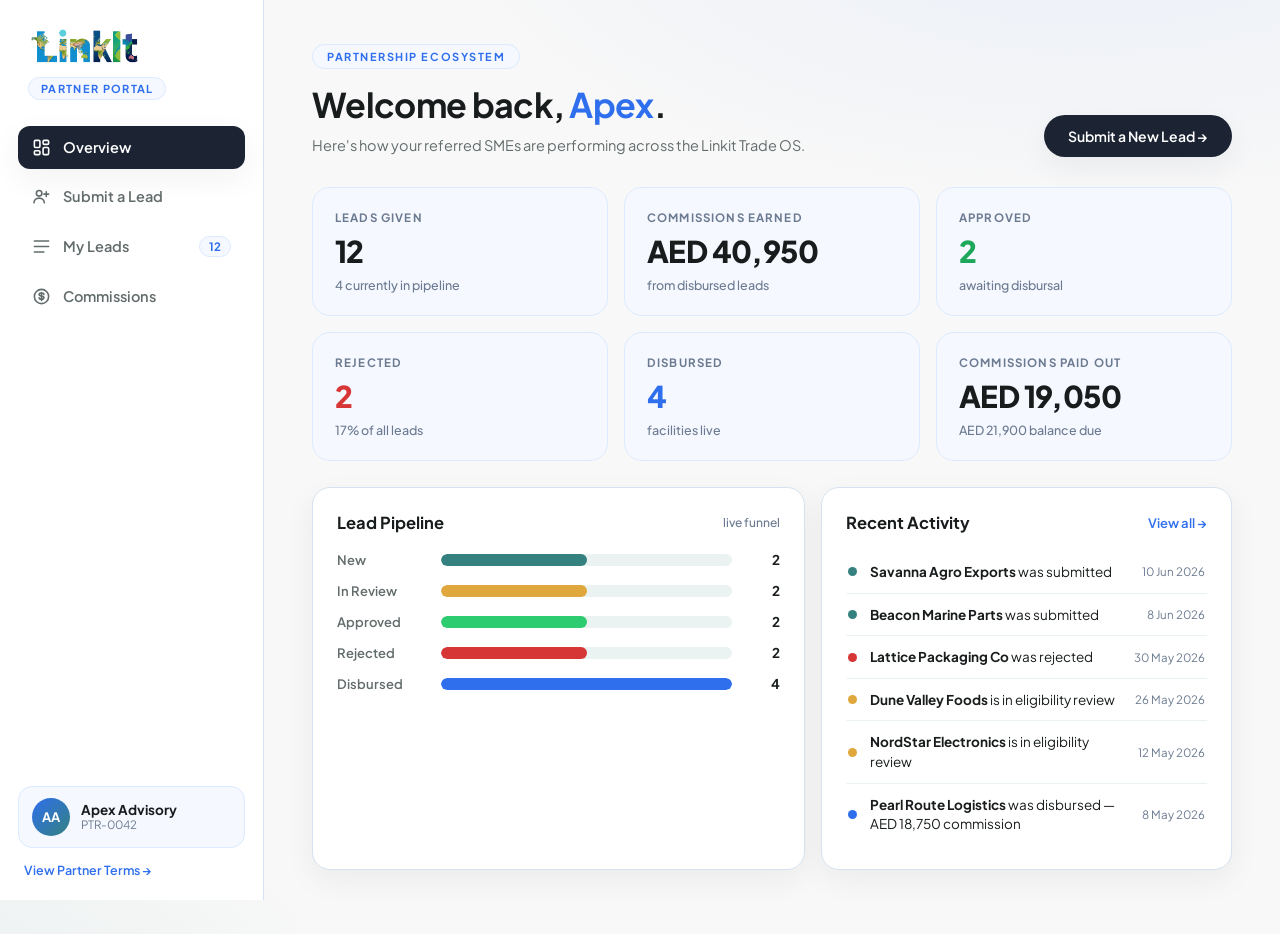
==== index.html @ e24ea532 "Initial commit: Linkit partner portal. Partner dashboard with sidebar tabs, lead submission form, an" ====
<!DOCTYPE html>
<html lang="en">
<head>
  <meta charset="UTF-8" />
  <meta name="viewport" content="width=device-width, initial-scale=1.0" />
  <title>Linkit Partner Portal</title>
  <link rel="preconnect" href="https://fonts.googleapis.com" />
  <link rel="preconnect" href="https://fonts.gstatic.com" crossorigin />
  <link href="https://fonts.googleapis.com/css2?family=Plus+Jakarta+Sans:wght@300;400;500;600;700;800&display=swap" rel="stylesheet" />
  <link rel="stylesheet" href="styles.css" />
</head>
<body>

  <div class="app">

    <!-- ======================= SIDEBAR ======================= -->
    <aside class="sidebar">
      <div class="sidebar-logo">
        <img src="assets/linkit-logo.png" alt="Lets Link It" />
        <span class="portal-tag">Partner Portal</span>
      </div>

      <nav class="sidebar-nav">
        <button class="nav-item active" data-tab="overview">
          <svg viewBox="0 0 24 24" fill="none" stroke="currentColor" stroke-width="2" stroke-linecap="round" stroke-linejoin="round"><rect x="3" y="3" width="7" height="9" rx="1.5"/><rect x="14" y="3" width="7" height="5" rx="1.5"/><rect x="14" y="12" width="7" height="9" rx="1.5"/><rect x="3" y="16" width="7" height="5" rx="1.5"/></svg>
          Overview
        </button>
        <button class="nav-item" data-tab="submit">
          <svg viewBox="0 0 24 24" fill="none" stroke="currentColor" stroke-width="2" stroke-linecap="round" stroke-linejoin="round"><circle cx="9" cy="8" r="3.5"/><path d="M2.5 20c0-3.6 2.9-6 6.5-6s6.5 2.4 6.5 6"/><path d="M18 6v6M21 9h-6"/></svg>
          Submit a Lead
        </button>
        <button class="nav-item" data-tab="leads">
          <svg viewBox="0 0 24 24" fill="none" stroke="currentColor" stroke-width="2" stroke-linecap="round" stroke-linejoin="round"><path d="M3 5h18M3 12h18M3 19h12"/></svg>
          My Leads
          <span class="nav-count" id="navLeadCount">0</span>
        </button>
        <button class="nav-item" data-tab="commissions">
          <svg viewBox="0 0 24 24" fill="none" stroke="currentColor" stroke-width="2" stroke-linecap="round" stroke-linejoin="round"><circle cx="12" cy="12" r="9"/><path d="M12 7v10M15 9.5c0-1.1-1.3-2-3-2s-3 .9-3 2 1.2 1.8 3 2 3 1 3 2.1-1.3 2-3 2-3-.9-3-2"/></svg>
          Commissions
        </button>
      </nav>

      <div class="sidebar-footer">
        <div class="partner-chip">
          <div class="partner-avatar" id="partnerAvatar">AC</div>
          <div class="partner-meta">
            <strong id="partnerName">Partner</strong>
            <span id="partnerId">PTR-0000</span>
          </div>
        </div>
        <a class="terms-link" href="https://letslinkit.com/" target="_blank" rel="noopener">View Partner Terms →</a>
      </div>
    </aside>

    <!-- ======================= MAIN ======================= -->
    <main class="main">

      <!-- ============ TAB: OVERVIEW ============ -->
      <section class="tab-panel active" id="tab-overview">
        <header class="page-header">
          <div>
            <span class="eyebrow">Partnership Ecosystem</span>
            <h1>Welcome back, <span class="accent" id="overviewPartnerFirst">Partner</span>.</h1>
            <p class="sub">Here's how your referred SMEs are performing across the Linkit Trade OS.</p>
          </div>
          <button class="btn btn-dark" data-goto="submit">Submit a New Lead&nbsp;→</button>
        </header>

        <div class="stat-grid">
          <div class="stat-card">
            <span class="stat-label">Leads Given</span>
            <span class="stat-value" id="statTotal">0</span>
            <span class="stat-foot" id="statTotalFoot">all time</span>
          </div>
          <div class="stat-card">
            <span class="stat-label">Commissions Earned</span>
            <span class="stat-value" id="statEarned">AED 0</span>
            <span class="stat-foot">from disbursed leads</span>
          </div>
          <div class="stat-card stat-green">
            <span class="stat-label">Approved</span>
            <span class="stat-value" id="statApproved">0</span>
            <span class="stat-foot">awaiting disbursal</span>
          </div>
          <div class="stat-card stat-red">
            <span class="stat-label">Rejected</span>
            <span class="stat-value" id="statRejected">0</span>
            <span class="stat-foot" id="statRejectedFoot">of all leads</span>
          </div>
          <div class="stat-card stat-blue">
            <span class="stat-label">Disbursed</span>
            <span class="stat-value" id="statDisbursed">0</span>
            <span class="stat-foot">facilities live</span>
          </div>
          <div class="stat-card">
            <span class="stat-label">Commissions Paid Out</span>
            <span class="stat-value" id="statPaid">AED 0</span>
            <span class="stat-foot" id="statBalanceFoot">AED 0 balance due</span>
          </div>
        </div>

        <div class="overview-split">
          <div class="card">
            <div class="card-head">
              <h3>Lead Pipeline</h3>
              <span class="muted-small">live funnel</span>
            </div>
            <div class="funnel" id="funnel"></div>
          </div>

          <div class="card">
            <div class="card-head">
              <h3>Recent Activity</h3>
              <button class="link-btn" data-goto="leads">View all →</button>
            </div>
            <ul class="activity-list" id="activityList"></ul>
          </div>
        </div>
      </section>

      <!-- ============ TAB: SUBMIT LEAD ============ -->
      <section class="tab-panel" id="tab-submit">
        <header class="page-header">
          <div>
            <span class="eyebrow">New Referral</span>
            <h1>Submit a <span class="accent">Lead</span>.</h1>
            <p class="sub">Refer an SME to the Linkit Trade OS. Earn competitive referral fees while helping businesses bridge the finance gap.</p>
          </div>
        </header>

        <div class="submit-split">
          <form class="card form-card" id="leadForm" novalidate>
            <div class="form-row">
              <div class="field">
                <label for="leadName">Name of Lead <em>*</em></label>
                <input type="text" id="leadName" name="leadName" placeholder="e.g. Nasser Rahman" required />
              </div>
              <div class="field">
                <label for="companyName">Company Name <em>*</em></label>
                <input type="text" id="companyName" name="companyName" placeholder="e.g. Gulf Trading FZE" required />
              </div>
            </div>

            <div class="form-row">
              <div class="field">
                <label for="mobile">Mobile Number <em>*</em></label>
                <input type="tel" id="mobile" name="mobile" placeholder="+971 50 123 4567" required />
              </div>
              <div class="field">
                <label for="turnover">Annual Turnover (AED) <em>*</em></label>
                <input type="number" id="turnover" name="turnover" placeholder="e.g. 5000000" min="0" required />
              </div>
            </div>

            <div class="field">
              <label>VAT Registered? <em>*</em></label>
              <div class="segmented" id="vatSegment">
                <button type="button" data-vat="yes">Yes</button>
                <button type="button" data-vat="no">No</button>
                <button type="button" data-vat="idk">I don't know</button>
              </div>
            </div>

            <div class="form-actions">
              <button type="submit" class="btn btn-dark btn-lg" id="submitBtn">Submit Lead&nbsp;→</button>
              <p class="form-note">Your lead is routed to the Linkit team instantly via the partner pipeline.</p>
            </div>
          </form>

          <aside class="side-info">
            <div class="card info-card">
              <h4>How referrals work</h4>
              <ol class="steps">
                <li><strong>Submit the lead</strong><span>Share basic details of the SME you're referring.</span></li>
                <li><strong>Eligibility review</strong><span>The Linkit team reviews and contacts the lead within 48 hours.</span></li>
                <li><strong>Approval &amp; disbursal</strong><span>Once funding is disbursed, your commission is locked in.</span></li>
                <li><strong>Get paid</strong><span>Commissions are paid out in monthly settlement cycles.</span></li>
              </ol>
            </div>
            <div class="card quote-card">
              <p>“It feels like a long-term partnership rather than just referrals.”</p>
              <span>— Md. Zain, Business Consultant, UAE</span>
            </div>
          </aside>
        </div>
      </section>

      <!-- ============ TAB: MY LEADS ============ -->
      <section class="tab-panel" id="tab-leads">
        <header class="page-header">
          <div>
            <span class="eyebrow">Pipeline</span>
            <h1>My <span class="accent">Leads</span>.</h1>
            <p class="sub">Track every referral you've made and where it sits in the Linkit funnel.</p>
          </div>
          <button class="btn btn-dark" data-goto="submit">+ New Lead</button>
        </header>

        <div class="card table-card">
          <div class="table-toolbar">
            <div class="filter-chips" id="filterChips">
              <button class="chip active" data-filter="all">All</button>
              <button class="chip" data-filter="New">New</button>
              <button class="chip" data-filter="In Review">In Review</button>
              <button class="chip" data-filter="Approved">Approved</button>
              <button class="chip" data-filter="Rejected">Rejected</button>
              <button class="chip" data-filter="Disbursed">Disbursed</button>
            </div>
            <input type="search" id="leadSearch" class="search-input" placeholder="Search leads…" />
          </div>
          <div class="table-wrap">
            <table class="leads-table">
              <thead>
                <tr>
                  <th>Lead</th>
                  <th>Company</th>
                  <th>Mobile</th>
                  <th>VAT</th>
                  <th>Turnover</th>
                  <th>Submitted</th>
                  <th>Status</th>
                  <th class="num">Commission</th>
                </tr>
              </thead>
              <tbody id="leadsTbody"></tbody>
            </table>
            <p class="empty-state" id="leadsEmpty" hidden>No leads match this filter.</p>
          </div>
        </div>
      </section>

      <!-- ============ TAB: COMMISSIONS ============ -->
      <section class="tab-panel" id="tab-commissions">
        <header class="page-header">
          <div>
            <span class="eyebrow">Earnings</span>
            <h1>Your <span class="accent">Commissions</span>.</h1>
            <p class="sub">Commissions accrue when a referred lead's facility is disbursed, and are settled monthly.</p>
          </div>
        </header>

        <div class="comm-grid">
          <div class="card comm-hero">
            <span class="stat-label">Total Commissions Earned</span>
            <span class="comm-big" id="commTotal">AED 0</span>
            <div class="comm-bar">
              <div class="comm-bar-fill" id="commBarFill"></div>
            </div>
            <div class="comm-legend">
              <span><i class="dot dot-green"></i>Paid out <strong id="commPaid">AED 0</strong></span>
              <span><i class="dot dot-blue"></i>Balance due <strong id="commDue">AED 0</strong></span>
            </div>
          </div>
          <div class="card comm-mini">
            <span class="stat-label">Next Settlement</span>
            <span class="comm-mid" id="commNextDate">—</span>
            <span class="stat-foot">monthly payout cycle</span>
          </div>
          <div class="card comm-mini">
            <span class="stat-label">Avg. Commission / Disbursed Lead</span>
            <span class="comm-mid" id="commAvg">AED 0</span>
            <span class="stat-foot" id="commAvgFoot">across 0 disbursals</span>
          </div>
        </div>

        <div class="card table-card">
          <div class="card-head">
            <h3>Commission Ledger</h3>
            <span class="muted-small">disbursed leads only</span>
          </div>
          <div class="table-wrap">
            <table class="leads-table">
              <thead>
                <tr>
                  <th>Lead</th>
                  <th>Company</th>
                  <th>Disbursed On</th>
                  <th class="num">Commission</th>
                  <th>Payout Status</th>
                </tr>
              </thead>
              <tbody id="commTbody"></tbody>
            </table>
            <p class="empty-state" id="commEmpty" hidden>No disbursed leads yet — commissions will appear here.</p>
          </div>
        </div>
      </section>

    </main>
  </div>

  <div class="toast" id="toast"></div>

  <script src="app.js"></script>
</body>
</html>
---- styles.css ----
/* ===================================================================
   Linkit Partner Portal — theme extracted from letslinkit.com
   Font:   Plus Jakarta Sans
   Colors: ink #181c1c / navy #1c2434 · blue #2f6fed · teal #348180
           green #2ECC71 · red #d63636 · bg #f8f8f8
           tinted cards #F5F8FF · borders #D6E2F0 / #DBEAFE
   =================================================================== */

:root {
  --ink: #181c1c;
  --navy: #1c2434;
  --blue: #2f6fed;
  --teal: #348180;
  --green: #2ecc71;
  --red: #d63636;
  --muted: #636c6c;
  --muted-2: #6b7a90;
  --bg: #f8f8f8;
  --card-tint: #f5f8ff;
  --border: #d6e2f0;
  --border-soft: #dbeafe;
  --teal-tint: #ebf2f2;
  --radius: 18px;
  --shadow: 0 10px 30px rgba(28, 36, 52, 0.06);
  --shadow-lg: 0 18px 50px rgba(28, 36, 52, 0.10);
}

* { box-sizing: border-box; margin: 0; padding: 0; }

html { -webkit-font-smoothing: antialiased; }

body {
  font-family: "Plus Jakarta Sans", "Open Sans", Helvetica, sans-serif;
  background:
    radial-gradient(1100px 500px at 85% -10%, rgba(47, 111, 237, 0.07), transparent 60%),
    radial-gradient(900px 500px at -10% 110%, rgba(52, 129, 128, 0.08), transparent 55%),
    var(--bg);
  color: var(--ink);
  min-height: 100vh;
}

.app { display: flex; min-height: 100vh; }

/* =========================== SIDEBAR =========================== */

.sidebar {
  width: 264px;
  flex-shrink: 0;
  background: #ffffff;
  border-right: 1px solid var(--border);
  display: flex;
  flex-direction: column;
  padding: 28px 18px 22px;
  position: sticky;
  top: 0;
  height: 100vh;
}

.sidebar-logo { padding: 0 10px 26px; }
.sidebar-logo img { width: 116px; display: block; }

.portal-tag {
  display: inline-block;
  margin-top: 10px;
  font-size: 11px;
  font-weight: 700;
  letter-spacing: 0.12em;
  text-transform: uppercase;
  color: var(--blue);
  background: var(--card-tint);
  border: 1px solid var(--border-soft);
  padding: 4px 12px;
  border-radius: 999px;
}

.sidebar-nav { display: flex; flex-direction: column; gap: 6px; }

.nav-item {
  display: flex;
  align-items: center;
  gap: 12px;
  width: 100%;
  border: none;
  background: transparent;
  font-family: inherit;
  font-size: 14.5px;
  font-weight: 600;
  color: var(--muted);
  padding: 12px 14px;
  border-radius: 12px;
  cursor: pointer;
  transition: background 0.15s ease, color 0.15s ease;
  text-align: left;
}

.nav-item svg { width: 19px; height: 19px; flex-shrink: 0; }

.nav-item:hover { background: var(--bg); color: var(--ink); }

.nav-item.active {
  background: var(--navy);
  color: #ffffff;
  box-shadow: var(--shadow);
}

.nav-count {
  margin-left: auto;
  font-size: 11.5px;
  font-weight: 700;
  background: var(--card-tint);
  color: var(--blue);
  border: 1px solid var(--border-soft);
  padding: 2px 9px;
  border-radius: 999px;
}

.nav-item.active .nav-count {
  background: rgba(255, 255, 255, 0.14);
  color: #fff;
  border-color: transparent;
}

.sidebar-footer { margin-top: auto; display: flex; flex-direction: column; gap: 14px; }

.partner-chip {
  display: flex;
  align-items: center;
  gap: 11px;
  background: var(--card-tint);
  border: 1px solid var(--border-soft);
  border-radius: 14px;
  padding: 11px 13px;
}

.partner-avatar {
  width: 38px;
  height: 38px;
  border-radius: 50%;
  background: linear-gradient(135deg, var(--blue), var(--teal));
  color: #fff;
  font-size: 13px;
  font-weight: 700;
  display: grid;
  place-items: center;
  flex-shrink: 0;
}

.partner-meta { display: flex; flex-direction: column; line-height: 1.3; }
.partner-meta strong { font-size: 13.5px; }
.partner-meta span { font-size: 11.5px; color: var(--muted-2); }

.terms-link {
  font-size: 12.5px;
  font-weight: 600;
  color: var(--blue);
  text-decoration: none;
  padding: 0 6px;
}
.terms-link:hover { text-decoration: underline; }

/* =========================== MAIN =========================== */

.main {
  flex: 1;
  padding: 44px 48px 64px;
  max-width: 1180px;
}

.tab-panel { display: none; animation: fadeUp 0.35s ease; }
.tab-panel.active { display: block; }

@keyframes fadeUp {
  from { opacity: 0; transform: translateY(10px); }
  to   { opacity: 1; transform: translateY(0); }
}

.page-header {
  display: flex;
  align-items: flex-end;
  justify-content: space-between;
  gap: 24px;
  margin-bottom: 30px;
}

.eyebrow {
  display: inline-block;
  font-size: 11px;
  font-weight: 700;
  letter-spacing: 0.14em;
  text-transform: uppercase;
  color: var(--blue);
  background: var(--card-tint);
  border: 1px solid var(--border-soft);
  padding: 5px 14px;
  border-radius: 999px;
  margin-bottom: 14px;
}

.page-header h1 {
  font-size: 34px;
  font-weight: 700;
  letter-spacing: -0.02em;
  color: var(--ink);
}

.accent { color: var(--blue); }

.sub { margin-top: 8px; font-size: 14.5px; color: var(--muted); max-width: 560px; line-height: 1.6; }

/* buttons */

.btn {
  font-family: inherit;
  font-size: 14px;
  font-weight: 600;
  border: none;
  border-radius: 999px;
  padding: 12px 24px;
  cursor: pointer;
  transition: transform 0.12s ease, box-shadow 0.12s ease, background 0.15s ease;
  white-space: nowrap;
}

.btn-dark { background: var(--navy); color: #fff; box-shadow: var(--shadow); }
.btn-dark:hover { background: #0f1622; transform: translateY(-1px); box-shadow: var(--shadow-lg); }
.btn-lg { padding: 14px 32px; font-size: 15px; }

.link-btn {
  border: none;
  background: none;
  font-family: inherit;
  font-size: 13px;
  font-weight: 600;
  color: var(--blue);
  cursor: pointer;
}
.link-btn:hover { text-decoration: underline; }

/* =========================== CARDS / STATS =========================== */

.card {
  background: #ffffff;
  border: 1px solid var(--border);
  border-radius: var(--radius);
  padding: 24px;
  box-shadow: var(--shadow);
}

.card-head {
  display: flex;
  align-items: center;
  justify-content: space-between;
  margin-bottom: 18px;
}
.card-head h3 { font-size: 16.5px; font-weight: 700; }
.muted-small { font-size: 12px; color: var(--muted-2); font-weight: 500; }

.stat-grid {
  display: grid;
  grid-template-columns: repeat(3, 1fr);
  gap: 16px;
  margin-bottom: 26px;
}

.stat-card {
  background: var(--card-tint);
  border: 1px solid var(--border-soft);
  border-radius: var(--radius);
  padding: 22px;
  display: flex;
  flex-direction: column;
  gap: 7px;
  transition: transform 0.15s ease, box-shadow 0.15s ease;
}
.stat-card:hover { transform: translateY(-2px); box-shadow: var(--shadow-lg); }

.stat-label {
  font-size: 11.5px;
  font-weight: 700;
  letter-spacing: 0.1em;
  text-transform: uppercase;
  color: var(--muted-2);
}

.stat-value { font-size: 30px; font-weight: 800; letter-spacing: -0.02em; color: var(--ink); }
.stat-foot { font-size: 12.5px; color: var(--muted-2); font-weight: 500; }

.stat-green .stat-value { color: #1da75b; }
.stat-red .stat-value { color: var(--red); }
.stat-blue .stat-value { color: var(--blue); }

.overview-split {
  display: grid;
  grid-template-columns: 1.2fr 1fr;
  gap: 16px;
}

/* funnel */

.funnel { display: flex; flex-direction: column; gap: 14px; }

.funnel-row { display: grid; grid-template-columns: 92px 1fr 36px; align-items: center; gap: 12px; }
.funnel-label { font-size: 13px; font-weight: 600; color: var(--muted); }
.funnel-track { height: 12px; background: var(--teal-tint); border-radius: 999px; overflow: hidden; }
.funnel-fill { height: 100%; border-radius: 999px; transition: width 0.7s cubic-bezier(0.22, 1, 0.36, 1); }
.funnel-num { font-size: 13.5px; font-weight: 700; text-align: right; }

/* activity */

.activity-list { list-style: none; display: flex; flex-direction: column; }

.activity-list li {
  display: flex;
  align-items: center;
  gap: 13px;
  padding: 11px 2px;
  border-bottom: 1px solid var(--teal-tint);
}
.activity-list li:last-child { border-bottom: none; }

.activity-dot { width: 9px; height: 9px; border-radius: 50%; flex-shrink: 0; }

.activity-text { font-size: 13.5px; line-height: 1.45; }
.activity-text strong { font-weight: 700; }
.activity-when { margin-left: auto; font-size: 11.5px; color: var(--muted-2); white-space: nowrap; }

/* =========================== FORM =========================== */

.submit-split {
  display: grid;
  grid-template-columns: 1.6fr 1fr;
  gap: 16px;
  align-items: start;
}

.form-card { padding: 30px; display: flex; flex-direction: column; gap: 22px; }

.form-row { display: grid; grid-template-columns: 1fr 1fr; gap: 18px; }

.field { display: flex; flex-direction: column; gap: 8px; }

.field label { font-size: 13px; font-weight: 700; color: var(--ink); }
.field label em { color: var(--red); font-style: normal; }

.field input {
  font-family: inherit;
  font-size: 14.5px;
  color: var(--ink);
  background: var(--bg);
  border: 1.5px solid var(--border);
  border-radius: 12px;
  padding: 13px 16px;
  outline: none;
  transition: border-color 0.15s ease, box-shadow 0.15s ease, background 0.15s ease;
}

.field input::placeholder { color: #9ea3a3; }

.field input:focus {
  border-color: var(--blue);
  background: #fff;
  box-shadow: 0 0 0 4px rgba(47, 111, 237, 0.12);
}

.field input.invalid { border-color: var(--red); }

.segmented {
  display: inline-flex;
  background: var(--bg);
  border: 1.5px solid var(--border);
  border-radius: 999px;
  padding: 4px;
  width: fit-content;
}

.segmented button {
  font-family: inherit;
  font-size: 13.5px;
  font-weight: 600;
  color: var(--muted);
  background: transparent;
  border: none;
  border-radius: 999px;
  padding: 9px 22px;
  cursor: pointer;
  transition: background 0.15s ease, color 0.15s ease;
}

.segmented button.selected { background: var(--navy); color: #fff; box-shadow: var(--shadow); }
.segmented.invalid { border-color: var(--red); }

.form-actions { display: flex; align-items: center; gap: 18px; margin-top: 4px; }
.form-note { font-size: 12.5px; color: var(--muted-2); line-height: 1.5; max-width: 280px; }

/* side info */

.side-info { display: flex; flex-direction: column; gap: 16px; }

.info-card h4 { font-size: 15.5px; font-weight: 700; margin-bottom: 16px; }

.steps { list-style: none; counter-reset: step; display: flex; flex-direction: column; gap: 15px; }

.steps li {
  counter-increment: step;
  display: grid;
  grid-template-columns: 30px 1fr;
  grid-template-rows: auto auto;
  column-gap: 12px;
  position: relative;
}

.steps li::before {
  content: counter(step);
  grid-row: 1 / 3;
  width: 28px;
  height: 28px;
  border-radius: 50%;
  background: var(--card-tint);
  border: 1px solid var(--border-soft);
  color: var(--blue);
  font-size: 12.5px;
  font-weight: 700;
  display: grid;
  place-items: center;
}

.steps li strong { font-size: 13.5px; font-weight: 700; }
.steps li span { font-size: 12.5px; color: var(--muted); line-height: 1.5; margin-top: 2px; }

.quote-card { background: var(--teal-tint); border-color: transparent; }
.quote-card p { font-size: 14px; line-height: 1.65; color: var(--ink); font-weight: 500; }
.quote-card span { display: block; margin-top: 12px; font-size: 12.5px; color: var(--teal); font-weight: 700; }

/* =========================== TABLES =========================== */

.table-card { padding: 0; overflow: hidden; }
.table-card .card-head { padding: 22px 24px 0; margin-bottom: 14px; }

.table-toolbar {
  display: flex;
  align-items: center;
  justify-content: space-between;
  gap: 18px;
  padding: 18px 20px;
  border-bottom: 1px solid var(--teal-tint);
  flex-wrap: wrap;
}

.filter-chips { display: flex; gap: 8px; flex-wrap: wrap; }

.chip {
  font-family: inherit;
  font-size: 12.5px;
  font-weight: 600;
  color: var(--muted);
  background: var(--bg);
  border: 1px solid var(--border);
  border-radius: 999px;
  padding: 7px 16px;
  cursor: pointer;
  transition: all 0.15s ease;
}

.chip:hover { color: var(--ink); }
.chip.active { background: var(--navy); border-color: var(--navy); color: #fff; }

.search-input {
  font-family: inherit;
  font-size: 13.5px;
  background: var(--bg);
  border: 1.5px solid var(--border);
  border-radius: 999px;
  padding: 9px 18px;
  width: 220px;
  outline: none;
  transition: border-color 0.15s ease, box-shadow 0.15s ease;
}
.search-input:focus { border-color: var(--blue); box-shadow: 0 0 0 4px rgba(47, 111, 237, 0.12); background: #fff; }

.table-wrap { overflow-x: auto; }

.leads-table { width: 100%; border-collapse: collapse; font-size: 13.5px; }

.leads-table th {
  text-align: left;
  font-size: 11px;
  font-weight: 700;
  letter-spacing: 0.1em;
  text-transform: uppercase;
  color: var(--muted-2);
  padding: 14px 20px;
  border-bottom: 1px solid var(--teal-tint);
  white-space: nowrap;
}

.leads-table td {
  padding: 15px 20px;
  border-bottom: 1px solid var(--teal-tint);
  color: var(--ink);
  white-space: nowrap;
}

.leads-table tbody tr:last-child td { border-bottom: none; }
.leads-table tbody tr { transition: background 0.12s ease; }
.leads-table tbody tr:hover { background: var(--card-tint); }

.leads-table .num { text-align: right; }
.leads-table td.num { font-weight: 700; }

.lead-name { font-weight: 700; }
.cell-muted { color: var(--muted-2); }

/* status badges */

.badge {
  display: inline-flex;
  align-items: center;
  gap: 7px;
  font-size: 12px;
  font-weight: 700;
  border-radius: 999px;
  padding: 5px 13px;
}
.badge::before { content: ""; width: 7px; height: 7px; border-radius: 50%; background: currentColor; }

.badge-new       { background: var(--teal-tint); color: var(--teal); }
.badge-review    { background: #fdf3e3; color: #b07c1f; }
.badge-approved  { background: #e7f9ef; color: #1da75b; }
.badge-rejected  { background: #fdecec; color: var(--red); }
.badge-disbursed { background: var(--card-tint); color: var(--blue); }

.badge-paid   { background: #e7f9ef; color: #1da75b; }
.badge-unpaid { background: #fdf3e3; color: #b07c1f; }

.empty-state { padding: 36px 20px; text-align: center; font-size: 13.5px; color: var(--muted-2); }

/* =========================== COMMISSIONS =========================== */

.comm-grid {
  display: grid;
  grid-template-columns: 1.7fr 1fr 1fr;
  gap: 16px;
  margin-bottom: 26px;
}

.comm-hero {
  background: var(--navy);
  border-color: var(--navy);
  color: #fff;
  display: flex;
  flex-direction: column;
  gap: 12px;
}

.comm-hero .stat-label { color: rgba(255, 255, 255, 0.55); }

.comm-big { font-size: 40px; font-weight: 800; letter-spacing: -0.02em; }

.comm-bar { height: 12px; background: rgba(255, 255, 255, 0.14); border-radius: 999px; overflow: hidden; margin-top: 4px; }
.comm-bar-fill {
  height: 100%;
  width: 0%;
  background: linear-gradient(90deg, var(--green), #6ee7a8);
  border-radius: 999px;
  transition: width 0.8s cubic-bezier(0.22, 1, 0.36, 1);
}

.comm-legend { display: flex; gap: 22px; font-size: 13px; color: rgba(255, 255, 255, 0.75); }
.comm-legend strong { color: #fff; margin-left: 5px; }

.dot { display: inline-block; width: 9px; height: 9px; border-radius: 50%; margin-right: 7px; }
.dot-green { background: var(--green); }
.dot-blue { background: var(--blue); }

.comm-mini { display: flex; flex-direction: column; gap: 8px; justify-content: center; }
.comm-mid { font-size: 24px; font-weight: 800; letter-spacing: -0.01em; }

/* =========================== TOAST =========================== */

.toast {
  position: fixed;
  bottom: 28px;
  left: 50%;
  transform: translateX(-50%) translateY(20px);
  background: var(--navy);
  color: #fff;
  font-size: 14px;
  font-weight: 600;
  padding: 14px 26px;
  border-radius: 999px;
  box-shadow: var(--shadow-lg);
  opacity: 0;
  pointer-events: none;
  transition: opacity 0.25s ease, transform 0.25s ease;
  z-index: 50;
}

.toast.show { opacity: 1; transform: translateX(-50%) translateY(0); }
.toast.success { background: #1da75b; }
.toast.error { background: var(--red); }

/* =========================== RESPONSIVE =========================== */

@media (max-width: 1080px) {
  .stat-grid { grid-template-columns: repeat(2, 1fr); }
  .overview-split, .submit-split { grid-template-columns: 1fr; }
  .comm-grid { grid-template-columns: 1fr 1fr; }
  .comm-hero { grid-column: 1 / -1; }
}

@media (max-width: 760px) {
  .app { flex-direction: column; }
  .sidebar { width: 100%; height: auto; position: static; flex-direction: column; }
  .sidebar-nav { flex-direction: row; overflow-x: auto; }
  .main { padding: 28px 20px 48px; }
  .page-header { flex-direction: column; align-items: flex-start; }
  .form-row { grid-template-columns: 1fr; }
  .stat-grid, .comm-grid { grid-template-columns: 1fr; }
}
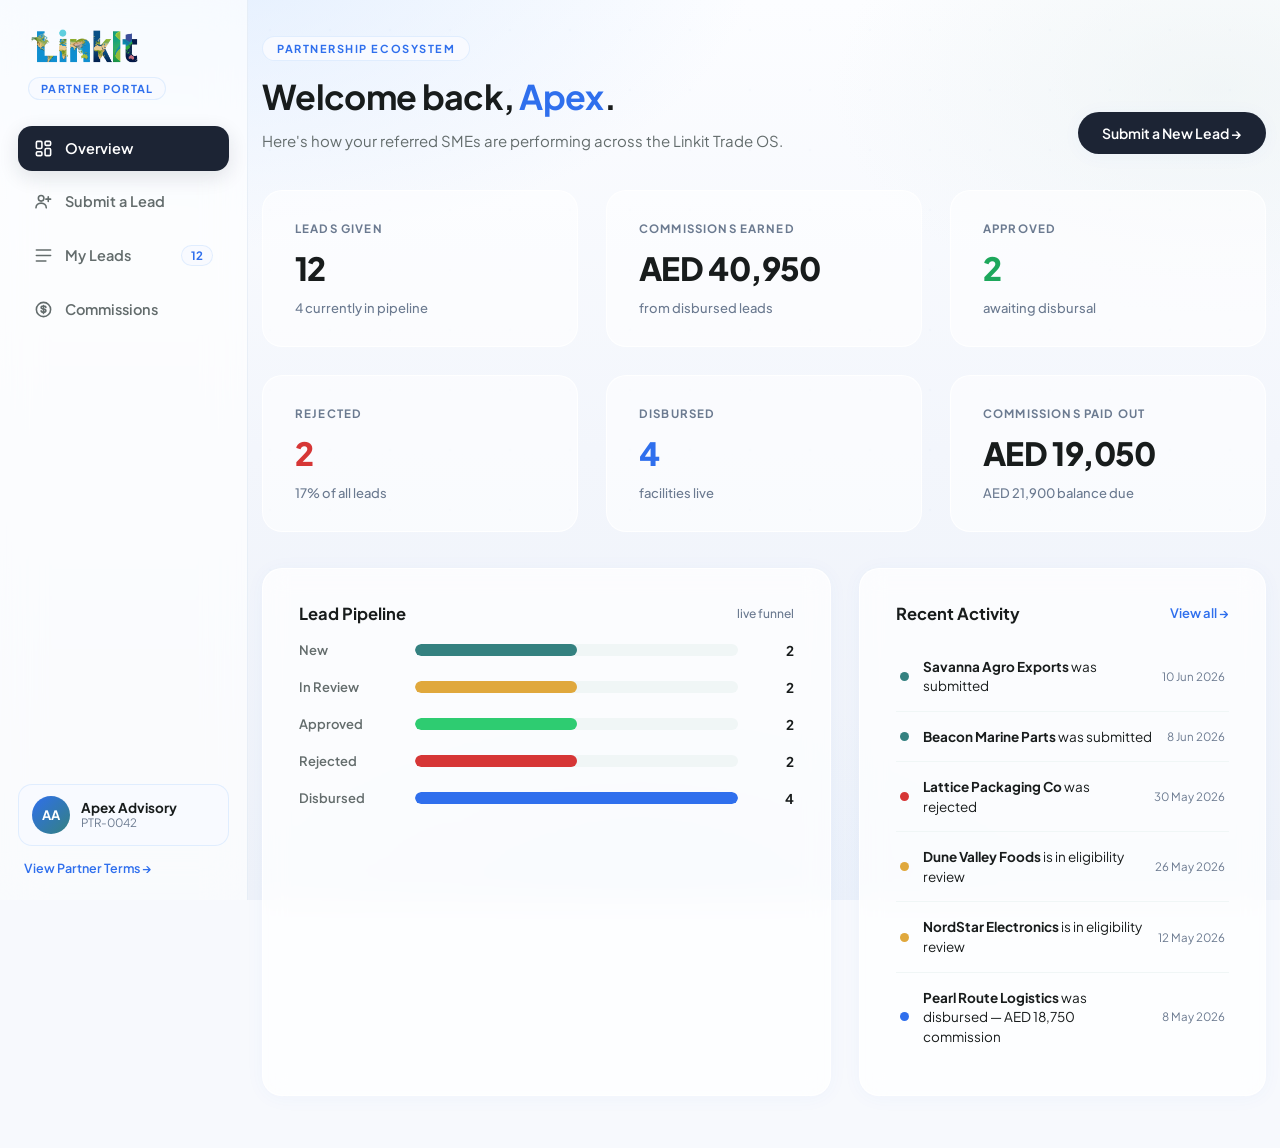
==== commit 3dc4407e: "Improve portal layout and local dev experience. Widen the airy glass UI across all tabs, self-host f" ====
--- a/index.html
+++ b/index.html
@@ -4,9 +4,8 @@
   <meta charset="UTF-8" />
   <meta name="viewport" content="width=device-width, initial-scale=1.0" />
   <title>Linkit Partner Portal</title>
-  <link rel="preconnect" href="https://fonts.googleapis.com" />
-  <link rel="preconnect" href="https://fonts.gstatic.com" crossorigin />
-  <link href="https://fonts.googleapis.com/css2?family=Plus+Jakarta+Sans:wght@300;400;500;600;700;800&display=swap" rel="stylesheet" />
+  <link rel="icon" href="assets/favicon.svg" type="image/svg+xml" />
+  <link rel="stylesheet" href="assets/fonts/fonts.css" />
   <link rel="stylesheet" href="styles.css" />
 </head>
 <body>
--- a/assets/fonts/fonts.css
+++ b/assets/fonts/fonts.css
@@ -0,0 +1,35 @@
+@font-face {
+  font-family: "Plus Jakarta Sans";
+  font-style: normal;
+  font-weight: 400;
+  font-display: swap;
+  src: url("plus-jakarta-400.ttf") format("truetype");
+}
+@font-face {
+  font-family: "Plus Jakarta Sans";
+  font-style: normal;
+  font-weight: 500;
+  font-display: swap;
+  src: url("plus-jakarta-500.ttf") format("truetype");
+}
+@font-face {
+  font-family: "Plus Jakarta Sans";
+  font-style: normal;
+  font-weight: 600;
+  font-display: swap;
+  src: url("plus-jakarta-600.ttf") format("truetype");
+}
+@font-face {
+  font-family: "Plus Jakarta Sans";
+  font-style: normal;
+  font-weight: 700;
+  font-display: swap;
+  src: url("plus-jakarta-700.ttf") format("truetype");
+}
+@font-face {
+  font-family: "Plus Jakarta Sans";
+  font-style: normal;
+  font-weight: 800;
+  font-display: swap;
+  src: url("plus-jakarta-800.ttf") format("truetype");
+}
--- a/styles.css
+++ b/styles.css
@@ -15,45 +15,79 @@
   --red: #d63636;
   --muted: #636c6c;
   --muted-2: #6b7a90;
-  --bg: #f8f8f8;
-  --card-tint: #f5f8ff;
-  --border: #d6e2f0;
-  --border-soft: #dbeafe;
-  --teal-tint: #ebf2f2;
-  --radius: 18px;
-  --shadow: 0 10px 30px rgba(28, 36, 52, 0.06);
-  --shadow-lg: 0 18px 50px rgba(28, 36, 52, 0.10);
+  --bg: #f4f7fc;
+  --card-tint: #f8faff;
+  --border: rgba(214, 226, 240, 0.7);
+  --border-soft: rgba(219, 234, 254, 0.8);
+  --teal-tint: #f0f6f6;
+  --radius: 20px;
+  --shadow: 0 2px 20px rgba(47, 111, 237, 0.04);
+  --shadow-lg: 0 8px 32px rgba(47, 111, 237, 0.07);
+  --page-pad-x: 14px;
+  --page-pad-y: 36px;
+  --section-gap: 36px;
 }
 
 * { box-sizing: border-box; margin: 0; padding: 0; }
 
 html { -webkit-font-smoothing: antialiased; }
 
+html { overflow-x: hidden; }
+
 body {
-  font-family: "Plus Jakarta Sans", "Open Sans", Helvetica, sans-serif;
-  background:
-    radial-gradient(1100px 500px at 85% -10%, rgba(47, 111, 237, 0.07), transparent 60%),
-    radial-gradient(900px 500px at -10% 110%, rgba(52, 129, 128, 0.08), transparent 55%),
-    var(--bg);
+  font-family: "Plus Jakarta Sans", system-ui, sans-serif;
+  background: #f7f9fd;
   color: var(--ink);
   min-height: 100vh;
-}
-
-.app { display: flex; min-height: 100vh; }
+  overflow-x: hidden;
+}
+
+body::before {
+  content: "";
+  position: fixed;
+  inset: 0;
+  z-index: 0;
+  pointer-events: none;
+  background:
+    radial-gradient(ellipse 80% 60% at 15% -5%, rgba(219, 234, 254, 0.75), transparent 55%),
+    radial-gradient(ellipse 60% 50% at 95% 10%, rgba(235, 242, 242, 0.6), transparent 50%),
+    radial-gradient(ellipse 55% 45% at 50% 100%, rgba(219, 234, 254, 0.35), transparent 55%),
+    linear-gradient(180deg, #fcfdff 0%, #f3f6fc 50%, #eef2f9 100%);
+}
+
+body::after {
+  content: "";
+  position: fixed;
+  inset: 0;
+  z-index: 0;
+  pointer-events: none;
+  opacity: 0.35;
+  background-image: url("data:image/svg+xml,%3Csvg width='60' height='60' viewBox='0 0 60 60' xmlns='http://www.w3.org/2000/svg'%3E%3Cg fill='none' fill-rule='evenodd'%3E%3Cg fill='%232f6fed' fill-opacity='0.04'%3E%3Ccircle cx='30' cy='30' r='1.5'/%3E%3C/g%3E%3C/g%3E%3C/svg%3E");
+}
+
+.app {
+  display: flex;
+  min-height: 100vh;
+  position: relative;
+  z-index: 1;
+}
 
 /* =========================== SIDEBAR =========================== */
 
 .sidebar {
-  width: 264px;
+  width: 248px;
   flex-shrink: 0;
-  background: #ffffff;
-  border-right: 1px solid var(--border);
+  background: rgba(255, 255, 255, 0.65);
+  backdrop-filter: blur(20px);
+  -webkit-backdrop-filter: blur(20px);
+  border-right: 1px solid rgba(214, 226, 240, 0.5);
   display: flex;
   flex-direction: column;
-  padding: 28px 18px 22px;
+  padding: 28px 18px 24px;
   position: sticky;
   top: 0;
   height: 100vh;
+  z-index: 2;
 }
 
 .sidebar-logo { padding: 0 10px 26px; }
@@ -73,7 +107,7 @@
   border-radius: 999px;
 }
 
-.sidebar-nav { display: flex; flex-direction: column; gap: 6px; }
+.sidebar-nav { display: flex; flex-direction: column; gap: 8px; }
 
 .nav-item {
   display: flex;
@@ -86,8 +120,8 @@
   font-size: 14.5px;
   font-weight: 600;
   color: var(--muted);
-  padding: 12px 14px;
-  border-radius: 12px;
+  padding: 13px 16px;
+  border-radius: 14px;
   cursor: pointer;
   transition: background 0.15s ease, color 0.15s ease;
   text-align: left;
@@ -95,12 +129,12 @@
 
 .nav-item svg { width: 19px; height: 19px; flex-shrink: 0; }
 
-.nav-item:hover { background: var(--bg); color: var(--ink); }
+.nav-item:hover { background: rgba(245, 248, 255, 0.9); color: var(--ink); }
 
 .nav-item.active {
   background: var(--navy);
   color: #ffffff;
-  box-shadow: var(--shadow);
+  box-shadow: 0 6px 20px rgba(28, 36, 52, 0.12);
 }
 
 .nav-count {
@@ -162,11 +196,18 @@
 
 .main {
   flex: 1;
-  padding: 44px 48px 64px;
-  max-width: 1180px;
-}
-
-.tab-panel { display: none; animation: fadeUp 0.35s ease; }
+  min-width: 0;
+  width: 100%;
+  padding: var(--page-pad-y) var(--page-pad-x) 52px;
+  position: relative;
+  z-index: 1;
+}
+
+.tab-panel {
+  display: none;
+  animation: fadeUp 0.35s ease;
+  width: 100%;
+}
 .tab-panel.active { display: block; }
 
 @keyframes fadeUp {
@@ -178,8 +219,8 @@
   display: flex;
   align-items: flex-end;
   justify-content: space-between;
-  gap: 24px;
-  margin-bottom: 30px;
+  gap: 32px;
+  margin-bottom: var(--section-gap);
 }
 
 .eyebrow {
@@ -205,7 +246,7 @@
 
 .accent { color: var(--blue); }
 
-.sub { margin-top: 8px; font-size: 14.5px; color: var(--muted); max-width: 560px; line-height: 1.6; }
+.sub { margin-top: 10px; font-size: 15px; color: var(--muted); max-width: 820px; line-height: 1.7; }
 
 /* buttons */
 
@@ -239,10 +280,12 @@
 /* =========================== CARDS / STATS =========================== */
 
 .card {
-  background: #ffffff;
-  border: 1px solid var(--border);
+  background: rgba(255, 255, 255, 0.72);
+  backdrop-filter: blur(12px);
+  -webkit-backdrop-filter: blur(12px);
+  border: 1px solid rgba(255, 255, 255, 0.9);
   border-radius: var(--radius);
-  padding: 24px;
+  padding: 34px 36px;
   box-shadow: var(--shadow);
 }
 
@@ -258,21 +301,23 @@
 .stat-grid {
   display: grid;
   grid-template-columns: repeat(3, 1fr);
-  gap: 16px;
-  margin-bottom: 26px;
+  gap: 28px;
+  margin-bottom: var(--section-gap);
 }
 
 .stat-card {
-  background: var(--card-tint);
-  border: 1px solid var(--border-soft);
+  background: rgba(255, 255, 255, 0.55);
+  border: 1px solid rgba(255, 255, 255, 0.85);
   border-radius: var(--radius);
-  padding: 22px;
+  padding: 30px 32px;
+  min-height: 130px;
   display: flex;
   flex-direction: column;
-  gap: 7px;
-  transition: transform 0.15s ease, box-shadow 0.15s ease;
-}
-.stat-card:hover { transform: translateY(-2px); box-shadow: var(--shadow-lg); }
+  justify-content: center;
+  gap: 12px;
+  transition: box-shadow 0.2s ease, background 0.2s ease;
+}
+.stat-card:hover { background: rgba(255, 255, 255, 0.88); box-shadow: var(--shadow-lg); }
 
 .stat-label {
   font-size: 11.5px;
@@ -282,8 +327,8 @@
   color: var(--muted-2);
 }
 
-.stat-value { font-size: 30px; font-weight: 800; letter-spacing: -0.02em; color: var(--ink); }
-.stat-foot { font-size: 12.5px; color: var(--muted-2); font-weight: 500; }
+.stat-value { font-size: 32px; font-weight: 800; letter-spacing: -0.02em; color: var(--ink); }
+.stat-foot { font-size: 13px; color: var(--muted-2); font-weight: 500; }
 
 .stat-green .stat-value { color: #1da75b; }
 .stat-red .stat-value { color: var(--red); }
@@ -291,15 +336,15 @@
 
 .overview-split {
   display: grid;
-  grid-template-columns: 1.2fr 1fr;
-  gap: 16px;
+  grid-template-columns: 1.4fr 1fr;
+  gap: 28px;
 }
 
 /* funnel */
 
-.funnel { display: flex; flex-direction: column; gap: 14px; }
-
-.funnel-row { display: grid; grid-template-columns: 92px 1fr 36px; align-items: center; gap: 12px; }
+.funnel { display: flex; flex-direction: column; gap: 20px; }
+
+.funnel-row { display: grid; grid-template-columns: 100px 1fr 40px; align-items: center; gap: 16px; }
 .funnel-label { font-size: 13px; font-weight: 600; color: var(--muted); }
 .funnel-track { height: 12px; background: var(--teal-tint); border-radius: 999px; overflow: hidden; }
 .funnel-fill { height: 100%; border-radius: 999px; transition: width 0.7s cubic-bezier(0.22, 1, 0.36, 1); }
@@ -312,8 +357,8 @@
 .activity-list li {
   display: flex;
   align-items: center;
-  gap: 13px;
-  padding: 11px 2px;
+  gap: 14px;
+  padding: 15px 4px;
   border-bottom: 1px solid var(--teal-tint);
 }
 .activity-list li:last-child { border-bottom: none; }
@@ -328,28 +373,28 @@
 
 .submit-split {
   display: grid;
-  grid-template-columns: 1.6fr 1fr;
-  gap: 16px;
-  align-items: start;
-}
-
-.form-card { padding: 30px; display: flex; flex-direction: column; gap: 22px; }
-
-.form-row { display: grid; grid-template-columns: 1fr 1fr; gap: 18px; }
-
-.field { display: flex; flex-direction: column; gap: 8px; }
+  grid-template-columns: 1.65fr 1fr;
+  gap: 28px;
+  align-items: stretch;
+}
+
+.form-card { padding: 40px 44px; display: flex; flex-direction: column; gap: 32px; }
+
+.form-row { display: grid; grid-template-columns: 1fr 1fr; gap: 28px; }
+
+.field { display: flex; flex-direction: column; gap: 10px; }
 
 .field label { font-size: 13px; font-weight: 700; color: var(--ink); }
 .field label em { color: var(--red); font-style: normal; }
 
 .field input {
   font-family: inherit;
-  font-size: 14.5px;
+  font-size: 15px;
   color: var(--ink);
-  background: var(--bg);
+  background: rgba(255, 255, 255, 0.7);
   border: 1.5px solid var(--border);
-  border-radius: 12px;
-  padding: 13px 16px;
+  border-radius: 14px;
+  padding: 15px 18px;
   outline: none;
   transition: border-color 0.15s ease, box-shadow 0.15s ease, background 0.15s ease;
 }
@@ -394,7 +439,7 @@
 
 /* side info */
 
-.side-info { display: flex; flex-direction: column; gap: 16px; }
+.side-info { display: flex; flex-direction: column; gap: 22px; }
 
 .info-card h4 { font-size: 15.5px; font-weight: 700; margin-bottom: 16px; }
 
@@ -434,29 +479,29 @@
 /* =========================== TABLES =========================== */
 
 .table-card { padding: 0; overflow: hidden; }
-.table-card .card-head { padding: 22px 24px 0; margin-bottom: 14px; }
+.table-card .card-head { padding: 28px 28px 0; margin-bottom: 18px; }
 
 .table-toolbar {
   display: flex;
   align-items: center;
   justify-content: space-between;
-  gap: 18px;
-  padding: 18px 20px;
+  gap: 24px;
+  padding: 24px 28px;
   border-bottom: 1px solid var(--teal-tint);
   flex-wrap: wrap;
 }
 
-.filter-chips { display: flex; gap: 8px; flex-wrap: wrap; }
+.filter-chips { display: flex; gap: 10px; flex-wrap: wrap; }
 
 .chip {
   font-family: inherit;
-  font-size: 12.5px;
+  font-size: 13px;
   font-weight: 600;
   color: var(--muted);
-  background: var(--bg);
+  background: rgba(255, 255, 255, 0.6);
   border: 1px solid var(--border);
   border-radius: 999px;
-  padding: 7px 16px;
+  padding: 9px 20px;
   cursor: pointer;
   transition: all 0.15s ease;
 }
@@ -477,28 +522,72 @@
 }
 .search-input:focus { border-color: var(--blue); box-shadow: 0 0 0 4px rgba(47, 111, 237, 0.12); background: #fff; }
 
-.table-wrap { overflow-x: auto; }
-
-.leads-table { width: 100%; border-collapse: collapse; font-size: 13.5px; }
+.table-wrap {
+  overflow-x: hidden;
+  width: 100%;
+  padding: 0 20px 24px;
+}
+
+.leads-table th:first-child,
+.leads-table td:first-child { padding-left: 28px; }
+.leads-table th:last-child,
+.leads-table td:last-child { padding-right: 28px; }
+
+.leads-table {
+  width: 100%;
+  border-collapse: collapse;
+  font-size: 14px;
+  table-layout: fixed;
+}
 
 .leads-table th {
   text-align: left;
   font-size: 11px;
   font-weight: 700;
-  letter-spacing: 0.1em;
+  letter-spacing: 0.08em;
   text-transform: uppercase;
   color: var(--muted-2);
-  padding: 14px 20px;
-  border-bottom: 1px solid var(--teal-tint);
-  white-space: nowrap;
+  padding: 20px 14px;
+  border-bottom: 1px solid rgba(214, 226, 240, 0.5);
 }
 
 .leads-table td {
-  padding: 15px 20px;
-  border-bottom: 1px solid var(--teal-tint);
+  padding: 19px 14px;
+  border-bottom: 1px solid rgba(214, 226, 240, 0.35);
   color: var(--ink);
-  white-space: nowrap;
-}
+  overflow: hidden;
+  text-overflow: ellipsis;
+}
+
+/* leads table column widths */
+#tab-leads .leads-table th:nth-child(1),
+#tab-leads .leads-table td:nth-child(1) { width: 11%; }
+#tab-leads .leads-table th:nth-child(2),
+#tab-leads .leads-table td:nth-child(2) { width: 15%; }
+#tab-leads .leads-table th:nth-child(3),
+#tab-leads .leads-table td:nth-child(3) { width: 12%; }
+#tab-leads .leads-table th:nth-child(4),
+#tab-leads .leads-table td:nth-child(4) { width: 7%; }
+#tab-leads .leads-table th:nth-child(5),
+#tab-leads .leads-table td:nth-child(5) { width: 12%; }
+#tab-leads .leads-table th:nth-child(6),
+#tab-leads .leads-table td:nth-child(6) { width: 11%; }
+#tab-leads .leads-table th:nth-child(7),
+#tab-leads .leads-table td:nth-child(7) { width: 14%; }
+#tab-leads .leads-table th:nth-child(8),
+#tab-leads .leads-table td:nth-child(8) { width: 11%; }
+
+/* commissions table column widths */
+#tab-commissions .leads-table th:nth-child(1),
+#tab-commissions .leads-table td:nth-child(1) { width: 16%; }
+#tab-commissions .leads-table th:nth-child(2),
+#tab-commissions .leads-table td:nth-child(2) { width: 22%; }
+#tab-commissions .leads-table th:nth-child(3),
+#tab-commissions .leads-table td:nth-child(3) { width: 16%; }
+#tab-commissions .leads-table th:nth-child(4),
+#tab-commissions .leads-table td:nth-child(4) { width: 16%; }
+#tab-commissions .leads-table th:nth-child(5),
+#tab-commissions .leads-table td:nth-child(5) { width: 16%; }
 
 .leads-table tbody tr:last-child td { border-bottom: none; }
 .leads-table tbody tr { transition: background 0.12s ease; }
@@ -515,11 +604,12 @@
 .badge {
   display: inline-flex;
   align-items: center;
-  gap: 7px;
+  gap: 6px;
   font-size: 12px;
   font-weight: 700;
   border-radius: 999px;
-  padding: 5px 13px;
+  padding: 6px 12px;
+  max-width: 100%;
 }
 .badge::before { content: ""; width: 7px; height: 7px; border-radius: 50%; background: currentColor; }
 
@@ -538,18 +628,19 @@
 
 .comm-grid {
   display: grid;
-  grid-template-columns: 1.7fr 1fr 1fr;
-  gap: 16px;
-  margin-bottom: 26px;
+  grid-template-columns: 2.2fr 1fr 1fr;
+  gap: 28px;
+  margin-bottom: var(--section-gap);
 }
 
 .comm-hero {
-  background: var(--navy);
-  border-color: var(--navy);
+  background: linear-gradient(135deg, #1c2434 0%, #243044 100%);
+  border-color: transparent;
   color: #fff;
   display: flex;
   flex-direction: column;
-  gap: 12px;
+  gap: 14px;
+  padding: 34px 36px !important;
 }
 
 .comm-hero .stat-label { color: rgba(255, 255, 255, 0.55); }
@@ -572,8 +663,8 @@
 .dot-green { background: var(--green); }
 .dot-blue { background: var(--blue); }
 
-.comm-mini { display: flex; flex-direction: column; gap: 8px; justify-content: center; }
-.comm-mid { font-size: 24px; font-weight: 800; letter-spacing: -0.01em; }
+.comm-mini { display: flex; flex-direction: column; gap: 10px; justify-content: center; padding: 32px !important; }
+.comm-mid { font-size: 28px; font-weight: 800; letter-spacing: -0.01em; }
 
 /* =========================== TOAST =========================== */
 
@@ -612,7 +703,7 @@
   .app { flex-direction: column; }
   .sidebar { width: 100%; height: auto; position: static; flex-direction: column; }
   .sidebar-nav { flex-direction: row; overflow-x: auto; }
-  .main { padding: 28px 20px 48px; }
+  .main { padding: 28px 12px 40px; }
   .page-header { flex-direction: column; align-items: flex-start; }
   .form-row { grid-template-columns: 1fr; }
   .stat-grid, .comm-grid { grid-template-columns: 1fr; }
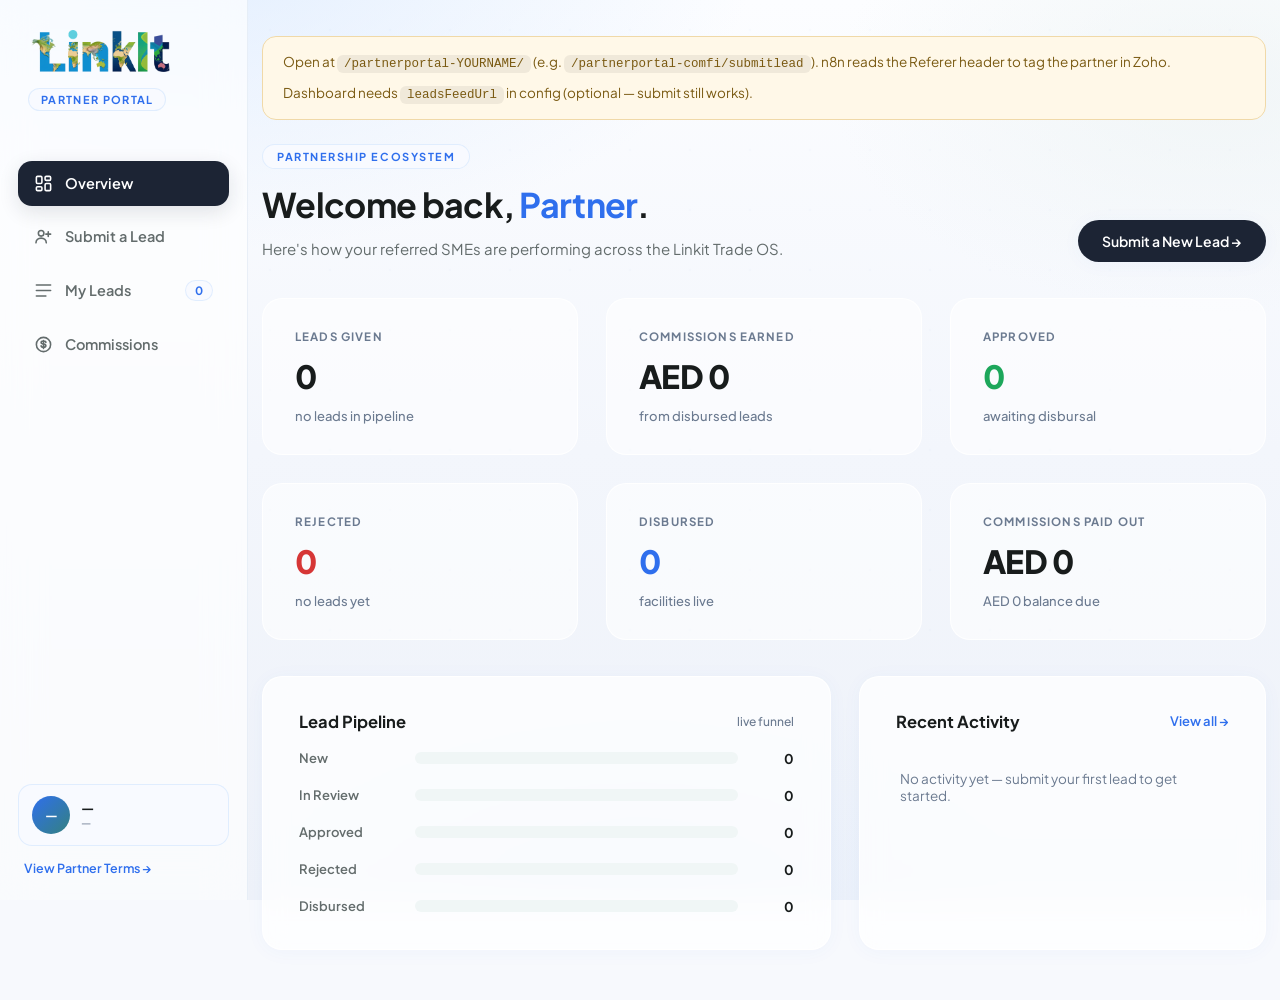
==== commit 72db98c9: "Wire portal to live n8n flow with partner URL routing. Remove demo data, add partnerportal-* path ta" ====
--- a/index.html
+++ b/index.html
@@ -3,12 +3,17 @@
 <head>
   <meta charset="UTF-8" />
   <meta name="viewport" content="width=device-width, initial-scale=1.0" />
+  <base href="/" />
   <title>Linkit Partner Portal</title>
   <link rel="icon" href="assets/favicon.svg" type="image/svg+xml" />
   <link rel="stylesheet" href="assets/fonts/fonts.css" />
   <link rel="stylesheet" href="styles.css" />
 </head>
 <body>
+
+  <div class="loading-overlay" id="loadingOverlay" aria-live="polite" aria-busy="true">
+    <div class="loading-spinner"></div>
+  </div>
 
   <div class="app">
 
@@ -54,6 +59,8 @@
     <!-- ======================= MAIN ======================= -->
     <main class="main">
 
+      <div class="setup-banner" id="setupBanner" hidden></div>
+
       <!-- ============ TAB: OVERVIEW ============ -->
       <section class="tab-panel active" id="tab-overview">
         <header class="page-header">
@@ -132,23 +139,28 @@
             <div class="form-row">
               <div class="field">
                 <label for="leadName">Name of Lead <em>*</em></label>
-                <input type="text" id="leadName" name="leadName" placeholder="e.g. Nasser Rahman" required />
+                <input type="text" id="leadName" name="leadName" autocomplete="name" required />
               </div>
               <div class="field">
                 <label for="companyName">Company Name <em>*</em></label>
-                <input type="text" id="companyName" name="companyName" placeholder="e.g. Gulf Trading FZE" required />
+                <input type="text" id="companyName" name="companyName" autocomplete="organization" required />
               </div>
             </div>
 
             <div class="form-row">
               <div class="field">
                 <label for="mobile">Mobile Number <em>*</em></label>
-                <input type="tel" id="mobile" name="mobile" placeholder="+971 50 123 4567" required />
+                <input type="tel" id="mobile" name="mobile" inputmode="numeric" pattern="[0-9]+" autocomplete="tel" required />
               </div>
               <div class="field">
                 <label for="turnover">Annual Turnover (AED) <em>*</em></label>
-                <input type="number" id="turnover" name="turnover" placeholder="e.g. 5000000" min="0" required />
-              </div>
+                <input type="number" id="turnover" name="turnover" min="0" step="1000" required />
+              </div>
+            </div>
+
+            <div class="field">
+              <label for="business_location">Business Location <em>*</em></label>
+              <input type="text" id="business_location" name="business_location" required />
             </div>
 
             <div class="field">
@@ -162,7 +174,7 @@
 
             <div class="form-actions">
               <button type="submit" class="btn btn-dark btn-lg" id="submitBtn">Submit Lead&nbsp;→</button>
-              <p class="form-note">Your lead is routed to the Linkit team instantly via the partner pipeline.</p>
+              <p class="form-note" id="submitHint">Your lead is routed to the Linkit team instantly via the partner pipeline.</p>
             </div>
           </form>
 
@@ -189,10 +201,13 @@
         <header class="page-header">
           <div>
             <span class="eyebrow">Pipeline</span>
-            <h1>My <span class="accent">Leads</span>.</h1>
+            <h1>My <span class="accent">Leads</span></h1>
             <p class="sub">Track every referral you've made and where it sits in the Linkit funnel.</p>
           </div>
-          <button class="btn btn-dark" data-goto="submit">+ New Lead</button>
+          <div class="header-actions">
+            <button class="btn btn-ghost" id="refreshBtn" type="button" title="Refresh from Zoho">↻ Refresh</button>
+            <button class="btn btn-dark" data-goto="submit">+ New Lead</button>
+          </div>
         </header>
 
         <div class="card table-card">
@@ -205,7 +220,7 @@
               <button class="chip" data-filter="Rejected">Rejected</button>
               <button class="chip" data-filter="Disbursed">Disbursed</button>
             </div>
-            <input type="search" id="leadSearch" class="search-input" placeholder="Search leads…" />
+            <input type="search" id="leadSearch" class="search-input" placeholder="Search leads" />
           </div>
           <div class="table-wrap">
             <table class="leads-table">
--- a/styles.css
+++ b/styles.css
@@ -90,8 +90,8 @@
   z-index: 2;
 }
 
-.sidebar-logo { padding: 0 10px 26px; }
-.sidebar-logo img { width: 116px; display: block; }
+.sidebar-logo { padding: 0 10px 50px; }
+.sidebar-logo img { width: 150px; display: block; }
 
 .portal-tag {
   display: inline-block;
@@ -264,7 +264,68 @@
 
 .btn-dark { background: var(--navy); color: #fff; box-shadow: var(--shadow); }
 .btn-dark:hover { background: #0f1622; transform: translateY(-1px); box-shadow: var(--shadow-lg); }
+.btn-dark:disabled { opacity: 0.45; cursor: not-allowed; transform: none; }
+.btn-ghost {
+  background: rgba(255, 255, 255, 0.6);
+  color: var(--ink);
+  border: 1px solid var(--border);
+  box-shadow: none;
+}
+.btn-ghost:hover { background: #fff; }
 .btn-lg { padding: 14px 32px; font-size: 15px; }
+
+.header-actions { display: flex; align-items: center; gap: 12px; flex-shrink: 0; }
+
+.setup-banner {
+  background: #fff8e8;
+  border: 1px solid #f0d9a8;
+  color: #7a5a12;
+  border-radius: 14px;
+  padding: 14px 20px;
+  margin-bottom: 24px;
+  font-size: 13.5px;
+  line-height: 1.6;
+}
+.setup-banner p { margin: 0; }
+.setup-banner p + p { margin-top: 8px; }
+.setup-banner code {
+  background: rgba(0, 0, 0, 0.06);
+  padding: 2px 7px;
+  border-radius: 6px;
+  font-size: 12.5px;
+}
+
+.loading-overlay {
+  position: fixed;
+  inset: 0;
+  z-index: 100;
+  background: rgba(247, 249, 253, 0.55);
+  backdrop-filter: blur(3px);
+  display: none;
+  align-items: center;
+  justify-content: center;
+}
+.loading-overlay.active { display: flex; }
+
+.loading-spinner {
+  width: 36px;
+  height: 36px;
+  border: 3px solid rgba(47, 111, 237, 0.15);
+  border-top-color: var(--blue);
+  border-radius: 50%;
+  animation: spin 0.7s linear infinite;
+}
+
+@keyframes spin { to { transform: rotate(360deg); } }
+
+.activity-empty {
+  padding: 20px 4px !important;
+  color: var(--muted-2);
+  font-size: 13.5px;
+  border-bottom: none !important;
+}
+
+.segmented button:disabled { opacity: 0.5; cursor: not-allowed; }
 
 .link-btn {
   border: none;
@@ -387,7 +448,8 @@
 .field label { font-size: 13px; font-weight: 700; color: var(--ink); }
 .field label em { color: var(--red); font-style: normal; }
 
-.field input {
+.field input,
+.field select {
   font-family: inherit;
   font-size: 15px;
   color: var(--ink);
@@ -401,13 +463,18 @@
 
 .field input::placeholder { color: #9ea3a3; }
 
-.field input:focus {
+.field input:focus,
+.field select:focus {
   border-color: var(--blue);
   background: #fff;
   box-shadow: 0 0 0 4px rgba(47, 111, 237, 0.12);
 }
 
-.field input.invalid { border-color: var(--red); }
+.field input.invalid,
+.field select.invalid { border-color: var(--red); }
+
+.field select:disabled,
+.field input:disabled { opacity: 0.5; cursor: not-allowed; }
 
 .segmented {
   display: inline-flex;
@@ -435,7 +502,8 @@
 .segmented.invalid { border-color: var(--red); }
 
 .form-actions { display: flex; align-items: center; gap: 18px; margin-top: 4px; }
-.form-note { font-size: 12.5px; color: var(--muted-2); line-height: 1.5; max-width: 280px; }
+.form-note { font-size: 12.5px; color: var(--muted-2); line-height: 1.5; max-width: 320px; }
+.form-note.hint-warn { color: #b07c1f; }
 
 /* side info */
 
@@ -525,7 +593,7 @@
 .table-wrap {
   overflow-x: hidden;
   width: 100%;
-  padding: 0 20px 24px;
+  padding: 10px 20px 24px;
 }
 
 .leads-table th:first-child,
@@ -541,7 +609,7 @@
 }
 
 .leads-table th {
-  text-align: left;
+  text-align: centre;
   font-size: 11px;
   font-weight: 700;
   letter-spacing: 0.08em;
@@ -593,7 +661,7 @@
 .leads-table tbody tr { transition: background 0.12s ease; }
 .leads-table tbody tr:hover { background: var(--card-tint); }
 
-.leads-table .num { text-align: right; }
+.leads-table .num { text-align: centre; }
 .leads-table td.num { font-weight: 700; }
 
 .lead-name { font-weight: 700; }
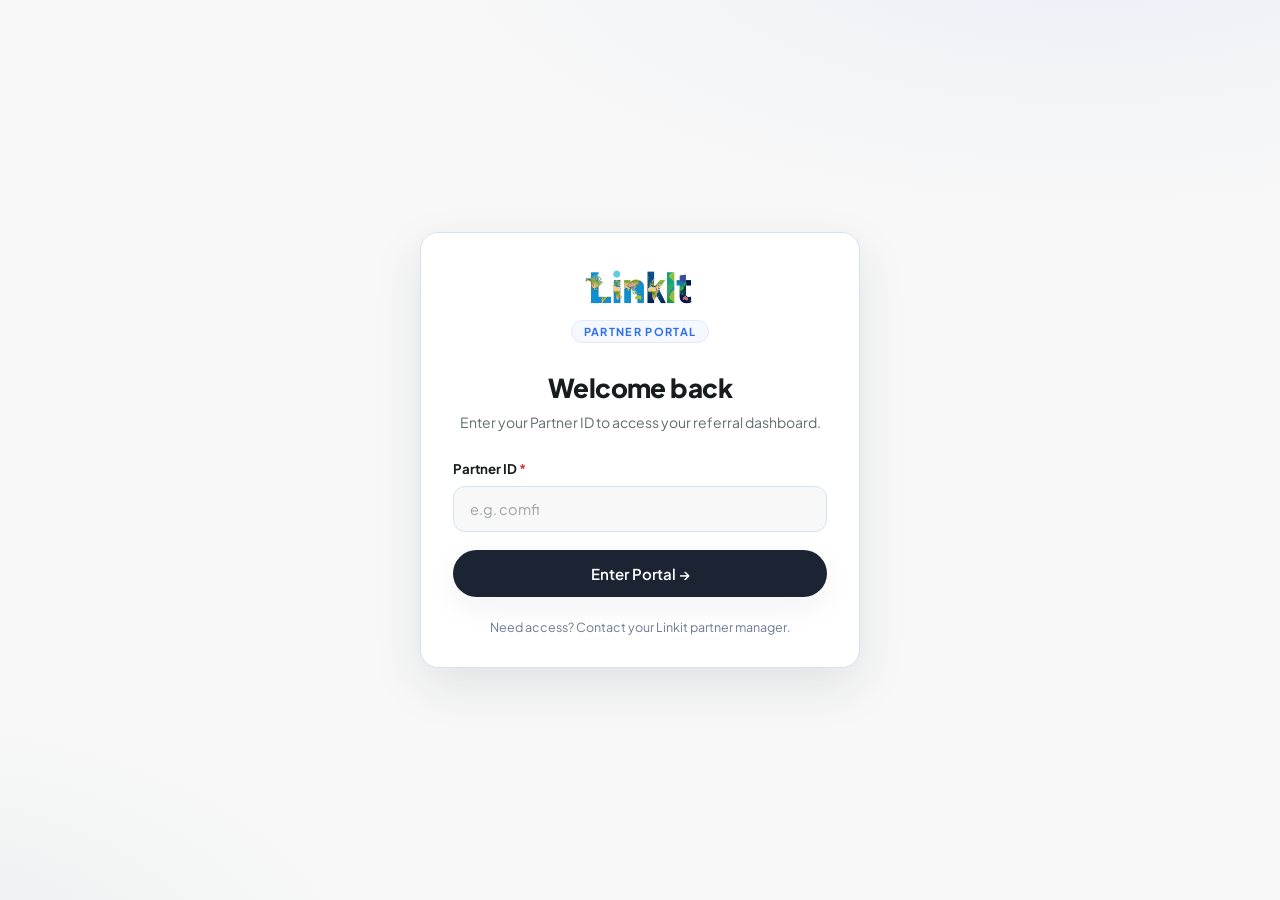
==== commit 6af54ac9: "Add partner auth, URL routing, and n8n-ready lead submit flow. Partner login with allowlist, path-ba" ====
--- a/index.html
+++ b/index.html
@@ -3,24 +3,21 @@
 <head>
   <meta charset="UTF-8" />
   <meta name="viewport" content="width=device-width, initial-scale=1.0" />
-  <base href="/" />
+  <meta name="referrer" content="unsafe-url" />
   <title>Linkit Partner Portal</title>
-  <link rel="icon" href="assets/favicon.svg" type="image/svg+xml" />
-  <link rel="stylesheet" href="assets/fonts/fonts.css" />
-  <link rel="stylesheet" href="styles.css" />
+  <link rel="preconnect" href="https://fonts.googleapis.com" />
+  <link rel="preconnect" href="https://fonts.gstatic.com" crossorigin />
+  <link href="https://fonts.googleapis.com/css2?family=Plus+Jakarta+Sans:wght@300;400;500;600;700;800&display=swap" rel="stylesheet" />
+  <link rel="stylesheet" href="/styles.css" />
 </head>
 <body>
-
-  <div class="loading-overlay" id="loadingOverlay" aria-live="polite" aria-busy="true">
-    <div class="loading-spinner"></div>
-  </div>
 
   <div class="app">
 
     <!-- ======================= SIDEBAR ======================= -->
     <aside class="sidebar">
       <div class="sidebar-logo">
-        <img src="assets/linkit-logo.png" alt="Lets Link It" />
+        <img src="/assets/linkit-logo.png" alt="Lets Link It" />
         <span class="portal-tag">Partner Portal</span>
       </div>
 
@@ -59,8 +56,6 @@
     <!-- ======================= MAIN ======================= -->
     <main class="main">
 
-      <div class="setup-banner" id="setupBanner" hidden></div>
-
       <!-- ============ TAB: OVERVIEW ============ -->
       <section class="tab-panel active" id="tab-overview">
         <header class="page-header">
@@ -138,43 +133,74 @@
           <form class="card form-card" id="leadForm" novalidate>
             <div class="form-row">
               <div class="field">
-                <label for="leadName">Name of Lead <em>*</em></label>
-                <input type="text" id="leadName" name="leadName" autocomplete="name" required />
-              </div>
-              <div class="field">
-                <label for="companyName">Company Name <em>*</em></label>
-                <input type="text" id="companyName" name="companyName" autocomplete="organization" required />
+                <label for="full_name">Name of Lead <em>*</em></label>
+                <input type="text" id="full_name" name="full_name" placeholder="e.g. Nasser Rahman" required />
+              </div>
+              <div class="field">
+                <label for="company_name">Company Name <em>*</em></label>
+                <input type="text" id="company_name" name="company_name" placeholder="e.g. Gulf Trading FZE" required />
               </div>
             </div>
 
             <div class="form-row">
               <div class="field">
-                <label for="mobile">Mobile Number <em>*</em></label>
-                <input type="tel" id="mobile" name="mobile" inputmode="numeric" pattern="[0-9]+" autocomplete="tel" required />
-              </div>
-              <div class="field">
-                <label for="turnover">Annual Turnover (AED) <em>*</em></label>
-                <input type="number" id="turnover" name="turnover" min="0" step="1000" required />
-              </div>
-            </div>
-
-            <div class="field">
-              <label for="business_location">Business Location <em>*</em></label>
-              <input type="text" id="business_location" name="business_location" required />
+                <label for="mobile_number">Mobile Number <em>*</em></label>
+                <div class="phone-input" id="mobileField">
+                  <select id="mobile_country_code" name="mobile_country_code" aria-label="Country code">
+                    <option value="+971" selected>🇦🇪 +971</option>
+                    <option value="+966">🇸🇦 +966</option>
+                    <option value="+968">🇴🇲 +968</option>
+                    <option value="+973">🇧🇭 +973</option>
+                    <option value="+965">🇰🇼 +965</option>
+                    <option value="+974">🇶🇦 +974</option>
+                    <option value="+91">🇮🇳 +91</option>
+                    <option value="+92">🇵🇰 +92</option>
+                    <option value="+44">🇬🇧 +44</option>
+                    <option value="+1">🇺🇸 +1</option>
+                  </select>
+                  <input
+                    type="tel"
+                    id="mobile_number"
+                    name="mobile_number"
+                    inputmode="numeric"
+                    autocomplete="tel-national"
+                    placeholder="50 123 4567"
+                    required
+                  />
+                </div>
+              </div>
+              <div class="field">
+                <label for="business_location">Business Location <em>*</em></label>
+                <input type="text" id="business_location" name="business_location" placeholder="e.g. Dubai, UAE" required />
+              </div>
+            </div>
+
+            <div class="form-row">
+              <div class="field">
+                <label for="turnover_sales">Annual Turnover (AED) <em>*</em></label>
+                <input
+                  type="text"
+                  id="turnover_sales"
+                  name="turnover_sales"
+                  inputmode="numeric"
+                  placeholder="e.g. 5000000"
+                  required
+                />
+              </div>
             </div>
 
             <div class="field">
               <label>VAT Registered? <em>*</em></label>
               <div class="segmented" id="vatSegment">
-                <button type="button" data-vat="yes">Yes</button>
-                <button type="button" data-vat="no">No</button>
-                <button type="button" data-vat="idk">I don't know</button>
+                <button type="button" data-vat="Yes">Yes</button>
+                <button type="button" data-vat="No">No</button>
+                <button type="button" data-vat="I don't know">I don't know</button>
               </div>
             </div>
 
             <div class="form-actions">
               <button type="submit" class="btn btn-dark btn-lg" id="submitBtn">Submit Lead&nbsp;→</button>
-              <p class="form-note" id="submitHint">Your lead is routed to the Linkit team instantly via the partner pipeline.</p>
+              <p class="form-note">Your lead is routed to the Linkit team instantly via the partner pipeline.</p>
             </div>
           </form>
 
@@ -188,9 +214,38 @@
                 <li><strong>Get paid</strong><span>Commissions are paid out in monthly settlement cycles.</span></li>
               </ol>
             </div>
-            <div class="card quote-card">
-              <p>“It feels like a long-term partnership rather than just referrals.”</p>
-              <span>— Md. Zain, Business Consultant, UAE</span>
+            <div class="card partner-visual-card">
+              <div class="partner-visual-bg" aria-hidden="true">
+                <span class="orb orb-1"></span>
+                <span class="orb orb-2"></span>
+                <span class="orb orb-3"></span>
+              </div>
+              <div class="partner-visual-content">
+                <span class="partner-visual-badge">Partner Pipeline</span>
+                <div class="partner-flow">
+                  <div class="flow-step">
+                    <span class="flow-dot flow-dot-teal"></span>
+                    <span class="flow-label">New</span>
+                  </div>
+                  <span class="flow-line"></span>
+                  <div class="flow-step">
+                    <span class="flow-dot flow-dot-gold"></span>
+                    <span class="flow-label">Review</span>
+                  </div>
+                  <span class="flow-line"></span>
+                  <div class="flow-step">
+                    <span class="flow-dot flow-dot-green"></span>
+                    <span class="flow-label">Approved</span>
+                  </div>
+                  <span class="flow-line"></span>
+                  <div class="flow-step">
+                    <span class="flow-dot flow-dot-blue"></span>
+                    <span class="flow-label">Paid</span>
+                  </div>
+                </div>
+                <div class="partner-visual-shine"></div>
+                <p class="partner-visual-note">Every referral you submit moves through the Linkit funnel — tracked and visible in your portal.</p>
+              </div>
             </div>
           </aside>
         </div>
@@ -201,13 +256,10 @@
         <header class="page-header">
           <div>
             <span class="eyebrow">Pipeline</span>
-            <h1>My <span class="accent">Leads</span></h1>
+            <h1>My <span class="accent">Leads</span>.</h1>
             <p class="sub">Track every referral you've made and where it sits in the Linkit funnel.</p>
           </div>
-          <div class="header-actions">
-            <button class="btn btn-ghost" id="refreshBtn" type="button" title="Refresh from Zoho">↻ Refresh</button>
-            <button class="btn btn-dark" data-goto="submit">+ New Lead</button>
-          </div>
+          <button class="btn btn-dark" data-goto="submit">+ New Lead</button>
         </header>
 
         <div class="card table-card">
@@ -220,7 +272,7 @@
               <button class="chip" data-filter="Rejected">Rejected</button>
               <button class="chip" data-filter="Disbursed">Disbursed</button>
             </div>
-            <input type="search" id="leadSearch" class="search-input" placeholder="Search leads" />
+            <input type="search" id="leadSearch" class="search-input" placeholder="Search leads…" />
           </div>
           <div class="table-wrap">
             <table class="leads-table">
@@ -305,6 +357,7 @@
 
   <div class="toast" id="toast"></div>
 
-  <script src="app.js"></script>
+  <script src="/partners.js"></script>
+  <script src="/app.js"></script>
 </body>
 </html>
--- a/styles.css
+++ b/styles.css
@@ -15,83 +15,49 @@
   --red: #d63636;
   --muted: #636c6c;
   --muted-2: #6b7a90;
-  --bg: #f4f7fc;
-  --card-tint: #f8faff;
-  --border: rgba(214, 226, 240, 0.7);
-  --border-soft: rgba(219, 234, 254, 0.8);
-  --teal-tint: #f0f6f6;
-  --radius: 20px;
-  --shadow: 0 2px 20px rgba(47, 111, 237, 0.04);
-  --shadow-lg: 0 8px 32px rgba(47, 111, 237, 0.07);
-  --page-pad-x: 14px;
-  --page-pad-y: 36px;
-  --section-gap: 36px;
+  --bg: #f8f8f8;
+  --card-tint: #f5f8ff;
+  --border: #d6e2f0;
+  --border-soft: #dbeafe;
+  --teal-tint: #ebf2f2;
+  --radius: 18px;
+  --shadow: 0 10px 30px rgba(28, 36, 52, 0.06);
+  --shadow-lg: 0 18px 50px rgba(28, 36, 52, 0.10);
 }
 
 * { box-sizing: border-box; margin: 0; padding: 0; }
 
 html { -webkit-font-smoothing: antialiased; }
 
-html { overflow-x: hidden; }
-
 body {
-  font-family: "Plus Jakarta Sans", system-ui, sans-serif;
-  background: #f7f9fd;
+  font-family: "Plus Jakarta Sans", "Open Sans", Helvetica, sans-serif;
+  background:
+    radial-gradient(1100px 500px at 85% -10%, rgba(47, 111, 237, 0.07), transparent 60%),
+    radial-gradient(900px 500px at -10% 110%, rgba(52, 129, 128, 0.08), transparent 55%),
+    var(--bg);
   color: var(--ink);
   min-height: 100vh;
-  overflow-x: hidden;
-}
-
-body::before {
-  content: "";
-  position: fixed;
-  inset: 0;
-  z-index: 0;
-  pointer-events: none;
-  background:
-    radial-gradient(ellipse 80% 60% at 15% -5%, rgba(219, 234, 254, 0.75), transparent 55%),
-    radial-gradient(ellipse 60% 50% at 95% 10%, rgba(235, 242, 242, 0.6), transparent 50%),
-    radial-gradient(ellipse 55% 45% at 50% 100%, rgba(219, 234, 254, 0.35), transparent 55%),
-    linear-gradient(180deg, #fcfdff 0%, #f3f6fc 50%, #eef2f9 100%);
-}
-
-body::after {
-  content: "";
-  position: fixed;
-  inset: 0;
-  z-index: 0;
-  pointer-events: none;
-  opacity: 0.35;
-  background-image: url("data:image/svg+xml,%3Csvg width='60' height='60' viewBox='0 0 60 60' xmlns='http://www.w3.org/2000/svg'%3E%3Cg fill='none' fill-rule='evenodd'%3E%3Cg fill='%232f6fed' fill-opacity='0.04'%3E%3Ccircle cx='30' cy='30' r='1.5'/%3E%3C/g%3E%3C/g%3E%3C/svg%3E");
-}
-
-.app {
-  display: flex;
-  min-height: 100vh;
-  position: relative;
-  z-index: 1;
-}
+}
+
+.app { display: flex; min-height: 100vh; }
 
 /* =========================== SIDEBAR =========================== */
 
 .sidebar {
-  width: 248px;
+  width: 264px;
   flex-shrink: 0;
-  background: rgba(255, 255, 255, 0.65);
-  backdrop-filter: blur(20px);
-  -webkit-backdrop-filter: blur(20px);
-  border-right: 1px solid rgba(214, 226, 240, 0.5);
+  background: #ffffff;
+  border-right: 1px solid var(--border);
   display: flex;
   flex-direction: column;
-  padding: 28px 18px 24px;
+  padding: 28px 18px 22px;
   position: sticky;
   top: 0;
   height: 100vh;
-  z-index: 2;
-}
-
-.sidebar-logo { padding: 0 10px 50px; }
-.sidebar-logo img { width: 150px; display: block; }
+}
+
+.sidebar-logo { padding: 0 10px 26px; }
+.sidebar-logo img { width: 116px; display: block; }
 
 .portal-tag {
   display: inline-block;
@@ -107,7 +73,7 @@
   border-radius: 999px;
 }
 
-.sidebar-nav { display: flex; flex-direction: column; gap: 8px; }
+.sidebar-nav { display: flex; flex-direction: column; gap: 6px; }
 
 .nav-item {
   display: flex;
@@ -120,8 +86,8 @@
   font-size: 14.5px;
   font-weight: 600;
   color: var(--muted);
-  padding: 13px 16px;
-  border-radius: 14px;
+  padding: 12px 14px;
+  border-radius: 12px;
   cursor: pointer;
   transition: background 0.15s ease, color 0.15s ease;
   text-align: left;
@@ -129,12 +95,12 @@
 
 .nav-item svg { width: 19px; height: 19px; flex-shrink: 0; }
 
-.nav-item:hover { background: rgba(245, 248, 255, 0.9); color: var(--ink); }
+.nav-item:hover { background: var(--bg); color: var(--ink); }
 
 .nav-item.active {
   background: var(--navy);
   color: #ffffff;
-  box-shadow: 0 6px 20px rgba(28, 36, 52, 0.12);
+  box-shadow: var(--shadow);
 }
 
 .nav-count {
@@ -198,16 +164,11 @@
   flex: 1;
   min-width: 0;
   width: 100%;
-  padding: var(--page-pad-y) var(--page-pad-x) 52px;
-  position: relative;
-  z-index: 1;
-}
-
-.tab-panel {
-  display: none;
-  animation: fadeUp 0.35s ease;
-  width: 100%;
-}
+  max-width: none;
+  padding: 45px 40px 65px;
+}
+
+.tab-panel { display: none; animation: fadeUp 0.35s ease; }
 .tab-panel.active { display: block; }
 
 @keyframes fadeUp {
@@ -219,8 +180,8 @@
   display: flex;
   align-items: flex-end;
   justify-content: space-between;
-  gap: 32px;
-  margin-bottom: var(--section-gap);
+  gap: 24px;
+  margin-bottom: 30px;
 }
 
 .eyebrow {
@@ -238,7 +199,7 @@
 }
 
 .page-header h1 {
-  font-size: 34px;
+  font-size: 35px;
   font-weight: 700;
   letter-spacing: -0.02em;
   color: var(--ink);
@@ -246,7 +207,7 @@
 
 .accent { color: var(--blue); }
 
-.sub { margin-top: 10px; font-size: 15px; color: var(--muted); max-width: 820px; line-height: 1.7; }
+.sub { margin-top: 8px; font-size: 14.8px; color: var(--muted); max-width: 620px; line-height: 1.6; }
 
 /* buttons */
 
@@ -264,68 +225,7 @@
 
 .btn-dark { background: var(--navy); color: #fff; box-shadow: var(--shadow); }
 .btn-dark:hover { background: #0f1622; transform: translateY(-1px); box-shadow: var(--shadow-lg); }
-.btn-dark:disabled { opacity: 0.45; cursor: not-allowed; transform: none; }
-.btn-ghost {
-  background: rgba(255, 255, 255, 0.6);
-  color: var(--ink);
-  border: 1px solid var(--border);
-  box-shadow: none;
-}
-.btn-ghost:hover { background: #fff; }
 .btn-lg { padding: 14px 32px; font-size: 15px; }
-
-.header-actions { display: flex; align-items: center; gap: 12px; flex-shrink: 0; }
-
-.setup-banner {
-  background: #fff8e8;
-  border: 1px solid #f0d9a8;
-  color: #7a5a12;
-  border-radius: 14px;
-  padding: 14px 20px;
-  margin-bottom: 24px;
-  font-size: 13.5px;
-  line-height: 1.6;
-}
-.setup-banner p { margin: 0; }
-.setup-banner p + p { margin-top: 8px; }
-.setup-banner code {
-  background: rgba(0, 0, 0, 0.06);
-  padding: 2px 7px;
-  border-radius: 6px;
-  font-size: 12.5px;
-}
-
-.loading-overlay {
-  position: fixed;
-  inset: 0;
-  z-index: 100;
-  background: rgba(247, 249, 253, 0.55);
-  backdrop-filter: blur(3px);
-  display: none;
-  align-items: center;
-  justify-content: center;
-}
-.loading-overlay.active { display: flex; }
-
-.loading-spinner {
-  width: 36px;
-  height: 36px;
-  border: 3px solid rgba(47, 111, 237, 0.15);
-  border-top-color: var(--blue);
-  border-radius: 50%;
-  animation: spin 0.7s linear infinite;
-}
-
-@keyframes spin { to { transform: rotate(360deg); } }
-
-.activity-empty {
-  padding: 20px 4px !important;
-  color: var(--muted-2);
-  font-size: 13.5px;
-  border-bottom: none !important;
-}
-
-.segmented button:disabled { opacity: 0.5; cursor: not-allowed; }
 
 .link-btn {
   border: none;
@@ -341,12 +241,10 @@
 /* =========================== CARDS / STATS =========================== */
 
 .card {
-  background: rgba(255, 255, 255, 0.72);
-  backdrop-filter: blur(12px);
-  -webkit-backdrop-filter: blur(12px);
-  border: 1px solid rgba(255, 255, 255, 0.9);
+  background: #ffffff;
+  border: 1px solid var(--border);
   border-radius: var(--radius);
-  padding: 34px 36px;
+  padding: 25px;
   box-shadow: var(--shadow);
 }
 
@@ -356,29 +254,27 @@
   justify-content: space-between;
   margin-bottom: 18px;
 }
-.card-head h3 { font-size: 16.5px; font-weight: 700; }
+.card-head h3 { font-size: 17px; font-weight: 700; }
 .muted-small { font-size: 12px; color: var(--muted-2); font-weight: 500; }
 
 .stat-grid {
   display: grid;
   grid-template-columns: repeat(3, 1fr);
-  gap: 28px;
-  margin-bottom: var(--section-gap);
+  gap: 17px;
+  margin-bottom: 27px;
 }
 
 .stat-card {
-  background: rgba(255, 255, 255, 0.55);
-  border: 1px solid rgba(255, 255, 255, 0.85);
+  background: var(--card-tint);
+  border: 1px solid var(--border-soft);
   border-radius: var(--radius);
-  padding: 30px 32px;
-  min-height: 130px;
+  padding: 23px;
   display: flex;
   flex-direction: column;
-  justify-content: center;
-  gap: 12px;
-  transition: box-shadow 0.2s ease, background 0.2s ease;
-}
-.stat-card:hover { background: rgba(255, 255, 255, 0.88); box-shadow: var(--shadow-lg); }
+  gap: 8px;
+  transition: transform 0.15s ease, box-shadow 0.15s ease;
+}
+.stat-card:hover { transform: translateY(-2px); box-shadow: var(--shadow-lg); }
 
 .stat-label {
   font-size: 11.5px;
@@ -388,8 +284,8 @@
   color: var(--muted-2);
 }
 
-.stat-value { font-size: 32px; font-weight: 800; letter-spacing: -0.02em; color: var(--ink); }
-.stat-foot { font-size: 13px; color: var(--muted-2); font-weight: 500; }
+.stat-value { font-size: 31px; font-weight: 800; letter-spacing: -0.02em; color: var(--ink); }
+.stat-foot { font-size: 12.8px; color: var(--muted-2); font-weight: 500; }
 
 .stat-green .stat-value { color: #1da75b; }
 .stat-red .stat-value { color: var(--red); }
@@ -397,19 +293,19 @@
 
 .overview-split {
   display: grid;
-  grid-template-columns: 1.4fr 1fr;
-  gap: 28px;
+  grid-template-columns: 1.2fr 1fr;
+  gap: 17px;
 }
 
 /* funnel */
 
-.funnel { display: flex; flex-direction: column; gap: 20px; }
-
-.funnel-row { display: grid; grid-template-columns: 100px 1fr 40px; align-items: center; gap: 16px; }
-.funnel-label { font-size: 13px; font-weight: 600; color: var(--muted); }
-.funnel-track { height: 12px; background: var(--teal-tint); border-radius: 999px; overflow: hidden; }
+.funnel { display: flex; flex-direction: column; gap: 15px; }
+
+.funnel-row { display: grid; grid-template-columns: 96px 1fr 38px; align-items: center; gap: 13px; }
+.funnel-label { font-size: 13.3px; font-weight: 600; color: var(--muted); }
+.funnel-track { height: 13px; background: var(--teal-tint); border-radius: 999px; overflow: hidden; }
 .funnel-fill { height: 100%; border-radius: 999px; transition: width 0.7s cubic-bezier(0.22, 1, 0.36, 1); }
-.funnel-num { font-size: 13.5px; font-weight: 700; text-align: right; }
+.funnel-num { font-size: 13.8px; font-weight: 700; text-align: right; }
 
 /* activity */
 
@@ -418,15 +314,15 @@
 .activity-list li {
   display: flex;
   align-items: center;
-  gap: 14px;
-  padding: 15px 4px;
+  gap: 13px;
+  padding: 12px 2px;
   border-bottom: 1px solid var(--teal-tint);
 }
 .activity-list li:last-child { border-bottom: none; }
 
 .activity-dot { width: 9px; height: 9px; border-radius: 50%; flex-shrink: 0; }
 
-.activity-text { font-size: 13.5px; line-height: 1.45; }
+.activity-text { font-size: 13.8px; line-height: 1.45; }
 .activity-text strong { font-weight: 700; }
 .activity-when { margin-left: auto; font-size: 11.5px; color: var(--muted-2); white-space: nowrap; }
 
@@ -434,18 +330,18 @@
 
 .submit-split {
   display: grid;
-  grid-template-columns: 1.65fr 1fr;
-  gap: 28px;
-  align-items: stretch;
-}
-
-.form-card { padding: 40px 44px; display: flex; flex-direction: column; gap: 32px; }
-
-.form-row { display: grid; grid-template-columns: 1fr 1fr; gap: 28px; }
-
-.field { display: flex; flex-direction: column; gap: 10px; }
-
-.field label { font-size: 13px; font-weight: 700; color: var(--ink); }
+  grid-template-columns: 1.75fr 1fr;
+  gap: 18px;
+  align-items: start;
+}
+
+.form-card { padding: 32px 34px; display: flex; flex-direction: column; gap: 24px; }
+
+.form-row { display: grid; grid-template-columns: 1fr 1fr; gap: 20px; }
+
+.field { display: flex; flex-direction: column; gap: 9px; }
+
+.field label { font-size: 13.3px; font-weight: 700; color: var(--ink); }
 .field label em { color: var(--red); font-style: normal; }
 
 .field input,
@@ -453,12 +349,21 @@
   font-family: inherit;
   font-size: 15px;
   color: var(--ink);
-  background: rgba(255, 255, 255, 0.7);
+  background: var(--bg);
   border: 1.5px solid var(--border);
-  border-radius: 14px;
-  padding: 15px 18px;
+  border-radius: 12px;
+  padding: 14px 18px;
   outline: none;
   transition: border-color 0.15s ease, box-shadow 0.15s ease, background 0.15s ease;
+}
+
+.field select {
+  cursor: pointer;
+  appearance: none;
+  background-image: url("data:image/svg+xml,%3Csvg xmlns='http://www.w3.org/2000/svg' width='12' height='8' viewBox='0 0 12 8'%3E%3Cpath fill='%236b7a90' d='M1 1l5 5 5-5'/%3E%3C/svg%3E");
+  background-repeat: no-repeat;
+  background-position: right 16px center;
+  padding-right: 40px;
 }
 
 .field input::placeholder { color: #9ea3a3; }
@@ -466,15 +371,48 @@
 .field input:focus,
 .field select:focus {
   border-color: var(--blue);
-  background: #fff;
+  background-color: #fff;
   box-shadow: 0 0 0 4px rgba(47, 111, 237, 0.12);
 }
 
 .field input.invalid,
 .field select.invalid { border-color: var(--red); }
 
-.field select:disabled,
-.field input:disabled { opacity: 0.5; cursor: not-allowed; }
+.phone-input {
+  display: flex;
+  gap: 10px;
+  align-items: stretch;
+}
+
+.phone-input.invalid select,
+.phone-input.invalid input { border-color: var(--red); }
+
+.phone-input select {
+  flex: 0 0 118px;
+  font-family: inherit;
+  font-size: 14px;
+  font-weight: 600;
+  color: var(--ink);
+  background: var(--bg);
+  border: 1.5px solid var(--border);
+  border-radius: 12px;
+  padding: 14px 12px;
+  outline: none;
+  cursor: pointer;
+  transition: border-color 0.15s ease, box-shadow 0.15s ease, background 0.15s ease;
+}
+
+.phone-input input {
+  flex: 1;
+  min-width: 0;
+}
+
+.phone-input select:focus,
+.phone-input input:focus {
+  border-color: var(--blue);
+  background-color: #fff;
+  box-shadow: 0 0 0 4px rgba(47, 111, 237, 0.12);
+}
 
 .segmented {
   display: inline-flex;
@@ -487,13 +425,13 @@
 
 .segmented button {
   font-family: inherit;
-  font-size: 13.5px;
+  font-size: 13.8px;
   font-weight: 600;
   color: var(--muted);
   background: transparent;
   border: none;
   border-radius: 999px;
-  padding: 9px 22px;
+  padding: 10px 24px;
   cursor: pointer;
   transition: background 0.15s ease, color 0.15s ease;
 }
@@ -502,12 +440,11 @@
 .segmented.invalid { border-color: var(--red); }
 
 .form-actions { display: flex; align-items: center; gap: 18px; margin-top: 4px; }
-.form-note { font-size: 12.5px; color: var(--muted-2); line-height: 1.5; max-width: 320px; }
-.form-note.hint-warn { color: #b07c1f; }
+.form-note { font-size: 12.8px; color: var(--muted-2); line-height: 1.5; max-width: 320px; }
 
 /* side info */
 
-.side-info { display: flex; flex-direction: column; gap: 22px; }
+.side-info { display: flex; flex-direction: column; gap: 16px; }
 
 .info-card h4 { font-size: 15.5px; font-weight: 700; margin-bottom: 16px; }
 
@@ -544,32 +481,164 @@
 .quote-card p { font-size: 14px; line-height: 1.65; color: var(--ink); font-weight: 500; }
 .quote-card span { display: block; margin-top: 12px; font-size: 12.5px; color: var(--teal); font-weight: 700; }
 
-/* =========================== TABLES =========================== */
-
-.table-card { padding: 0; overflow: hidden; }
-.table-card .card-head { padding: 28px 28px 0; margin-bottom: 18px; }
-
-.table-toolbar {
+/* decorative partner pipeline panel */
+
+.partner-visual-card {
+  position: relative;
+  overflow: hidden;
+  border: 1px solid var(--border-soft);
+  padding: 0;
+  min-height: 220px;
+  background: linear-gradient(160deg, #f5f8ff 0%, #eef4ff 45%, #ebf2f2 100%);
+}
+
+.partner-visual-bg {
+  position: absolute;
+  inset: 0;
+  pointer-events: none;
+}
+
+.orb {
+  position: absolute;
+  border-radius: 50%;
+  filter: blur(0.5px);
+}
+
+.orb-1 {
+  width: 120px;
+  height: 120px;
+  top: -36px;
+  right: -28px;
+  background: radial-gradient(circle, rgba(47, 111, 237, 0.28) 0%, transparent 70%);
+}
+
+.orb-2 {
+  width: 90px;
+  height: 90px;
+  bottom: -20px;
+  left: -18px;
+  background: radial-gradient(circle, rgba(52, 129, 128, 0.26) 0%, transparent 70%);
+}
+
+.orb-3 {
+  width: 56px;
+  height: 56px;
+  top: 42%;
+  right: 18%;
+  background: radial-gradient(circle, rgba(46, 204, 113, 0.2) 0%, transparent 70%);
+}
+
+.partner-visual-content {
+  position: relative;
+  z-index: 1;
+  padding: 26px 24px 24px;
+  display: flex;
+  flex-direction: column;
+  gap: 22px;
+}
+
+.partner-visual-badge {
+  align-self: flex-start;
+  font-size: 10.5px;
+  font-weight: 800;
+  letter-spacing: 0.14em;
+  text-transform: uppercase;
+  color: var(--blue);
+  background: rgba(255, 255, 255, 0.82);
+  border: 1px solid var(--border-soft);
+  padding: 6px 14px;
+  border-radius: 999px;
+  box-shadow: 0 4px 14px rgba(47, 111, 237, 0.08);
+}
+
+.partner-flow {
   display: flex;
   align-items: center;
   justify-content: space-between;
-  gap: 24px;
-  padding: 24px 28px;
+  gap: 6px;
+  padding: 18px 14px;
+  background: rgba(255, 255, 255, 0.72);
+  border: 1px solid rgba(214, 226, 240, 0.9);
+  border-radius: 16px;
+  backdrop-filter: blur(6px);
+  box-shadow: 0 12px 28px rgba(28, 36, 52, 0.06);
+}
+
+.flow-step {
+  display: flex;
+  flex-direction: column;
+  align-items: center;
+  gap: 8px;
+  flex: 0 0 auto;
+}
+
+.flow-dot {
+  width: 14px;
+  height: 14px;
+  border-radius: 50%;
+  box-shadow: 0 0 0 4px rgba(255, 255, 255, 0.9), 0 4px 12px rgba(28, 36, 52, 0.12);
+}
+
+.flow-dot-teal { background: var(--teal); }
+.flow-dot-gold { background: #e0a83c; }
+.flow-dot-green { background: var(--green); }
+.flow-dot-blue { background: var(--blue); }
+
+.flow-label {
+  font-size: 10.5px;
+  font-weight: 700;
+  color: var(--muted-2);
+  letter-spacing: 0.04em;
+  text-transform: uppercase;
+}
+
+.flow-line {
+  flex: 1;
+  height: 2px;
+  min-width: 12px;
+  background: linear-gradient(90deg, var(--border), var(--blue), var(--border));
+  border-radius: 999px;
+  opacity: 0.65;
+}
+
+.partner-visual-shine {
+  height: 1px;
+  background: linear-gradient(90deg, transparent, rgba(47, 111, 237, 0.35), transparent);
+}
+
+.partner-visual-note {
+  font-size: 13px;
+  line-height: 1.65;
+  color: var(--muted);
+  font-weight: 500;
+}
+
+/* =========================== TABLES =========================== */
+
+.table-card { padding: 0; overflow: hidden; width: 100%; }
+.table-card .card-head { padding: 23px 26px 0; margin-bottom: 15px; }
+
+.table-toolbar {
+  display: flex;
+  align-items: center;
+  justify-content: space-between;
+  gap: 18px;
+  padding: 19px 22px;
   border-bottom: 1px solid var(--teal-tint);
   flex-wrap: wrap;
 }
 
-.filter-chips { display: flex; gap: 10px; flex-wrap: wrap; }
+.filter-chips { display: flex; gap: 8px; flex-wrap: wrap; }
 
 .chip {
   font-family: inherit;
-  font-size: 13px;
+  font-size: 12.5px;
   font-weight: 600;
   color: var(--muted);
-  background: rgba(255, 255, 255, 0.6);
+  background: var(--bg);
   border: 1px solid var(--border);
   border-radius: 999px;
-  padding: 9px 20px;
+  padding: 7px 16px;
   cursor: pointer;
   transition: all 0.15s ease;
 }
@@ -590,44 +659,39 @@
 }
 .search-input:focus { border-color: var(--blue); box-shadow: 0 0 0 4px rgba(47, 111, 237, 0.12); background: #fff; }
 
-.table-wrap {
-  overflow-x: hidden;
-  width: 100%;
-  padding: 10px 20px 24px;
-}
-
-.leads-table th:first-child,
-.leads-table td:first-child { padding-left: 28px; }
-.leads-table th:last-child,
-.leads-table td:last-child { padding-right: 28px; }
+.table-wrap { overflow-x: visible; }
 
 .leads-table {
   width: 100%;
   border-collapse: collapse;
-  font-size: 14px;
+  font-size: 13.8px;
   table-layout: fixed;
 }
 
 .leads-table th {
-  text-align: centre;
-  font-size: 11px;
+  text-align: left;
+  font-size: 11.2px;
   font-weight: 700;
-  letter-spacing: 0.08em;
+  letter-spacing: 0.1em;
   text-transform: uppercase;
   color: var(--muted-2);
-  padding: 20px 14px;
-  border-bottom: 1px solid rgba(214, 226, 240, 0.5);
+  padding: 15px 14px;
+  border-bottom: 1px solid var(--teal-tint);
+  white-space: normal;
+  line-height: 1.35;
 }
 
 .leads-table td {
-  padding: 19px 14px;
-  border-bottom: 1px solid rgba(214, 226, 240, 0.35);
+  padding: 16px 14px;
+  border-bottom: 1px solid var(--teal-tint);
   color: var(--ink);
-  overflow: hidden;
-  text-overflow: ellipsis;
-}
-
-/* leads table column widths */
+  white-space: normal;
+  line-height: 1.45;
+  vertical-align: middle;
+  word-break: break-word;
+}
+
+/* My Leads column widths — fits viewport without horizontal scroll */
 #tab-leads .leads-table th:nth-child(1),
 #tab-leads .leads-table td:nth-child(1) { width: 11%; }
 #tab-leads .leads-table th:nth-child(2),
@@ -637,15 +701,15 @@
 #tab-leads .leads-table th:nth-child(4),
 #tab-leads .leads-table td:nth-child(4) { width: 7%; }
 #tab-leads .leads-table th:nth-child(5),
-#tab-leads .leads-table td:nth-child(5) { width: 12%; }
+#tab-leads .leads-table td:nth-child(5) { width: 11%; }
 #tab-leads .leads-table th:nth-child(6),
-#tab-leads .leads-table td:nth-child(6) { width: 11%; }
+#tab-leads .leads-table td:nth-child(6) { width: 10%; }
 #tab-leads .leads-table th:nth-child(7),
-#tab-leads .leads-table td:nth-child(7) { width: 14%; }
+#tab-leads .leads-table td:nth-child(7) { width: 12%; }
 #tab-leads .leads-table th:nth-child(8),
 #tab-leads .leads-table td:nth-child(8) { width: 11%; }
 
-/* commissions table column widths */
+/* Commissions ledger column widths */
 #tab-commissions .leads-table th:nth-child(1),
 #tab-commissions .leads-table td:nth-child(1) { width: 16%; }
 #tab-commissions .leads-table th:nth-child(2),
@@ -655,13 +719,13 @@
 #tab-commissions .leads-table th:nth-child(4),
 #tab-commissions .leads-table td:nth-child(4) { width: 16%; }
 #tab-commissions .leads-table th:nth-child(5),
-#tab-commissions .leads-table td:nth-child(5) { width: 16%; }
+#tab-commissions .leads-table td:nth-child(5) { width: 14%; }
 
 .leads-table tbody tr:last-child td { border-bottom: none; }
 .leads-table tbody tr { transition: background 0.12s ease; }
 .leads-table tbody tr:hover { background: var(--card-tint); }
 
-.leads-table .num { text-align: centre; }
+.leads-table .num { text-align: right; }
 .leads-table td.num { font-weight: 700; }
 
 .lead-name { font-weight: 700; }
@@ -672,12 +736,12 @@
 .badge {
   display: inline-flex;
   align-items: center;
-  gap: 6px;
-  font-size: 12px;
+  gap: 7px;
+  font-size: 12.2px;
   font-weight: 700;
   border-radius: 999px;
-  padding: 6px 12px;
-  max-width: 100%;
+  padding: 6px 13px;
+  white-space: nowrap;
 }
 .badge::before { content: ""; width: 7px; height: 7px; border-radius: 50%; background: currentColor; }
 
@@ -690,32 +754,31 @@
 .badge-paid   { background: #e7f9ef; color: #1da75b; }
 .badge-unpaid { background: #fdf3e3; color: #b07c1f; }
 
-.empty-state { padding: 36px 20px; text-align: center; font-size: 13.5px; color: var(--muted-2); }
+.empty-state { padding: 38px 22px; text-align: center; font-size: 13.8px; color: var(--muted-2); }
 
 /* =========================== COMMISSIONS =========================== */
 
 .comm-grid {
   display: grid;
-  grid-template-columns: 2.2fr 1fr 1fr;
-  gap: 28px;
-  margin-bottom: var(--section-gap);
+  grid-template-columns: 1.7fr 1fr 1fr;
+  gap: 17px;
+  margin-bottom: 27px;
 }
 
 .comm-hero {
-  background: linear-gradient(135deg, #1c2434 0%, #243044 100%);
-  border-color: transparent;
+  background: var(--navy);
+  border-color: var(--navy);
   color: #fff;
   display: flex;
   flex-direction: column;
-  gap: 14px;
-  padding: 34px 36px !important;
+  gap: 12px;
 }
 
 .comm-hero .stat-label { color: rgba(255, 255, 255, 0.55); }
 
-.comm-big { font-size: 40px; font-weight: 800; letter-spacing: -0.02em; }
-
-.comm-bar { height: 12px; background: rgba(255, 255, 255, 0.14); border-radius: 999px; overflow: hidden; margin-top: 4px; }
+.comm-big { font-size: 41px; font-weight: 800; letter-spacing: -0.02em; }
+
+.comm-bar { height: 13px; background: rgba(255, 255, 255, 0.14); border-radius: 999px; overflow: hidden; margin-top: 4px; }
 .comm-bar-fill {
   height: 100%;
   width: 0%;
@@ -731,8 +794,8 @@
 .dot-green { background: var(--green); }
 .dot-blue { background: var(--blue); }
 
-.comm-mini { display: flex; flex-direction: column; gap: 10px; justify-content: center; padding: 32px !important; }
-.comm-mid { font-size: 28px; font-weight: 800; letter-spacing: -0.01em; }
+.comm-mini { display: flex; flex-direction: column; gap: 8px; justify-content: center; }
+.comm-mid { font-size: 24.5px; font-weight: 800; letter-spacing: -0.01em; }
 
 /* =========================== TOAST =========================== */
 
@@ -758,6 +821,102 @@
 .toast.success { background: #1da75b; }
 .toast.error { background: var(--red); }
 
+/* =========================== AUTH / LOGIN =========================== */
+
+.auth-page {
+  min-height: 100vh;
+  display: grid;
+  place-items: center;
+  padding: 32px 20px;
+}
+
+.auth-wrap {
+  width: 100%;
+  max-width: 440px;
+}
+
+.auth-card {
+  background: #ffffff;
+  border: 1px solid var(--border);
+  border-radius: var(--radius);
+  box-shadow: var(--shadow-lg);
+  padding: 36px 32px 32px;
+}
+
+.auth-brand {
+  text-align: center;
+  margin-bottom: 28px;
+}
+
+.auth-brand img {
+  width: 116px;
+  display: block;
+  margin: 0 auto;
+}
+
+.auth-brand .portal-tag { margin-top: 12px; }
+
+.auth-head {
+  text-align: center;
+  margin-bottom: 26px;
+}
+
+.auth-head h1 {
+  font-size: 26px;
+  font-weight: 800;
+  letter-spacing: -0.02em;
+  margin-bottom: 8px;
+}
+
+.auth-head p {
+  font-size: 14px;
+  color: var(--muted);
+  line-height: 1.55;
+}
+
+.auth-form { display: flex; flex-direction: column; gap: 18px; }
+
+.auth-form .field label em { color: var(--red); font-style: normal; }
+
+.auth-form input {
+  width: 100%;
+  font-family: inherit;
+  font-size: 14.5px;
+  background: var(--bg);
+  border: 1.5px solid var(--border);
+  border-radius: 12px;
+  padding: 13px 16px;
+  outline: none;
+  transition: border-color 0.15s ease, box-shadow 0.15s ease;
+}
+
+.auth-form input:focus {
+  border-color: var(--blue);
+  box-shadow: 0 0 0 4px rgba(47, 111, 237, 0.12);
+  background: #fff;
+}
+
+.auth-form input.invalid {
+  border-color: var(--red);
+  box-shadow: 0 0 0 4px rgba(214, 54, 54, 0.1);
+}
+
+.auth-error {
+  font-size: 13px;
+  font-weight: 600;
+  color: var(--red);
+  margin: -6px 0 0;
+}
+
+.auth-submit { width: 100%; justify-content: center; }
+
+.auth-foot {
+  margin-top: 22px;
+  text-align: center;
+  font-size: 12.5px;
+  color: var(--muted-2);
+}
+
 /* =========================== RESPONSIVE =========================== */
 
 @media (max-width: 1080px) {
@@ -765,14 +924,18 @@
   .overview-split, .submit-split { grid-template-columns: 1fr; }
   .comm-grid { grid-template-columns: 1fr 1fr; }
   .comm-hero { grid-column: 1 / -1; }
+  .table-wrap { overflow-x: auto; }
+  .leads-table { table-layout: auto; min-width: 720px; }
 }
 
 @media (max-width: 760px) {
   .app { flex-direction: column; }
   .sidebar { width: 100%; height: auto; position: static; flex-direction: column; }
   .sidebar-nav { flex-direction: row; overflow-x: auto; }
-  .main { padding: 28px 12px 40px; }
+  .main { padding: 29px 20px 49px; }
   .page-header { flex-direction: column; align-items: flex-start; }
   .form-row { grid-template-columns: 1fr; }
   .stat-grid, .comm-grid { grid-template-columns: 1fr; }
-}
+  .table-wrap { overflow-x: auto; }
+  .leads-table { table-layout: auto; min-width: 680px; }
+}
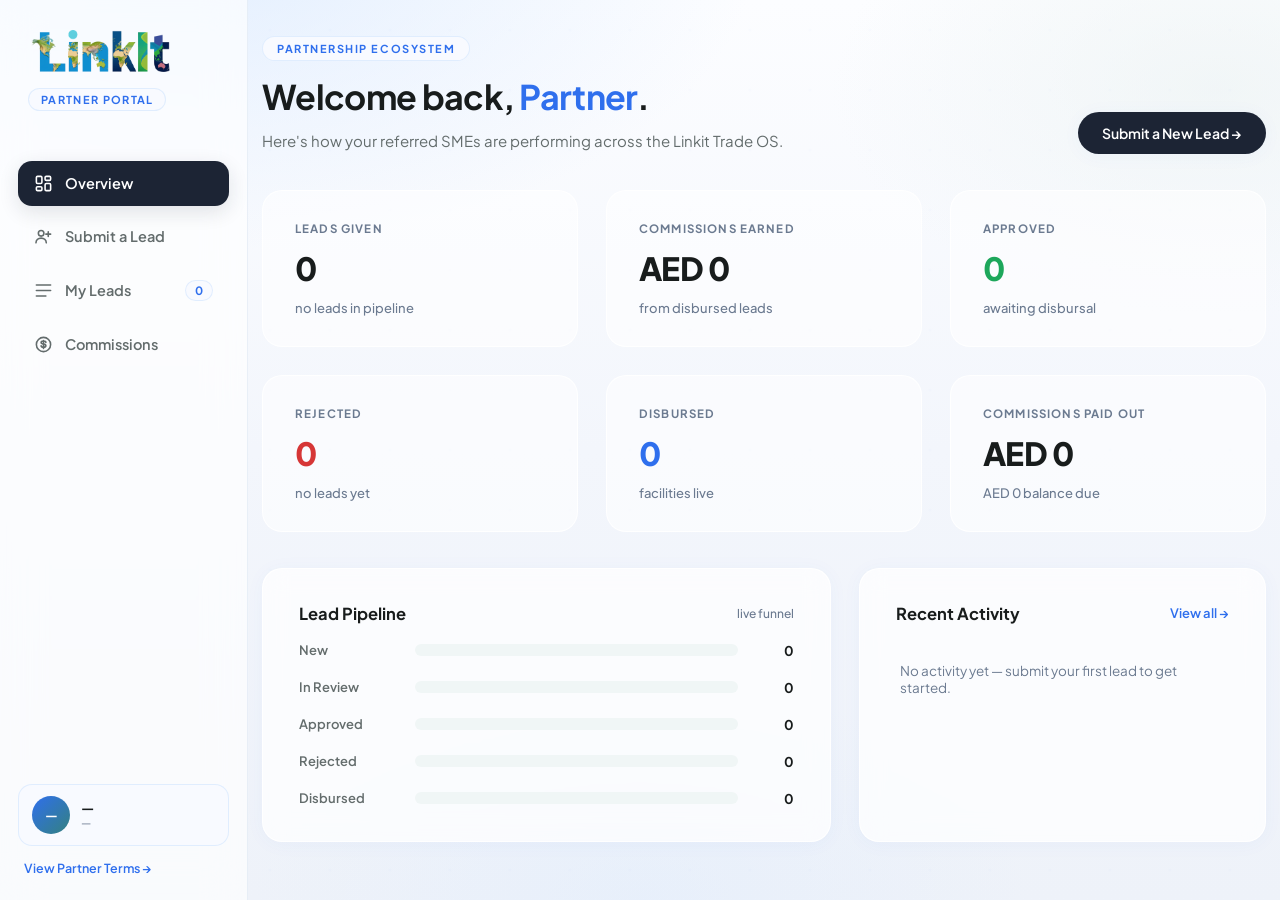
==== commit 9442c714: "Remove setup banner from partner dashboard. The config and leadsFeedUrl warnings were cluttering the" ====
--- a/index.html
+++ b/index.html
@@ -3,21 +3,24 @@
 <head>
   <meta charset="UTF-8" />
   <meta name="viewport" content="width=device-width, initial-scale=1.0" />
-  <meta name="referrer" content="unsafe-url" />
+  <base href="/" />
   <title>Linkit Partner Portal</title>
-  <link rel="preconnect" href="https://fonts.googleapis.com" />
-  <link rel="preconnect" href="https://fonts.gstatic.com" crossorigin />
-  <link href="https://fonts.googleapis.com/css2?family=Plus+Jakarta+Sans:wght@300;400;500;600;700;800&display=swap" rel="stylesheet" />
-  <link rel="stylesheet" href="/styles.css" />
+  <link rel="icon" href="assets/favicon.svg" type="image/svg+xml" />
+  <link rel="stylesheet" href="assets/fonts/fonts.css" />
+  <link rel="stylesheet" href="styles.css" />
 </head>
 <body>
+
+  <div class="loading-overlay" id="loadingOverlay" aria-live="polite" aria-busy="true">
+    <div class="loading-spinner"></div>
+  </div>
 
   <div class="app">
 
     <!-- ======================= SIDEBAR ======================= -->
     <aside class="sidebar">
       <div class="sidebar-logo">
-        <img src="/assets/linkit-logo.png" alt="Lets Link It" />
+        <img src="assets/linkit-logo.png" alt="Lets Link It" />
         <span class="portal-tag">Partner Portal</span>
       </div>
 
@@ -133,74 +136,43 @@
           <form class="card form-card" id="leadForm" novalidate>
             <div class="form-row">
               <div class="field">
-                <label for="full_name">Name of Lead <em>*</em></label>
-                <input type="text" id="full_name" name="full_name" placeholder="e.g. Nasser Rahman" required />
+                <label for="leadName">Name of Lead <em>*</em></label>
+                <input type="text" id="leadName" name="leadName" autocomplete="name" required />
               </div>
               <div class="field">
-                <label for="company_name">Company Name <em>*</em></label>
-                <input type="text" id="company_name" name="company_name" placeholder="e.g. Gulf Trading FZE" required />
+                <label for="companyName">Company Name <em>*</em></label>
+                <input type="text" id="companyName" name="companyName" autocomplete="organization" required />
               </div>
             </div>
 
             <div class="form-row">
               <div class="field">
-                <label for="mobile_number">Mobile Number <em>*</em></label>
-                <div class="phone-input" id="mobileField">
-                  <select id="mobile_country_code" name="mobile_country_code" aria-label="Country code">
-                    <option value="+971" selected>🇦🇪 +971</option>
-                    <option value="+966">🇸🇦 +966</option>
-                    <option value="+968">🇴🇲 +968</option>
-                    <option value="+973">🇧🇭 +973</option>
-                    <option value="+965">🇰🇼 +965</option>
-                    <option value="+974">🇶🇦 +974</option>
-                    <option value="+91">🇮🇳 +91</option>
-                    <option value="+92">🇵🇰 +92</option>
-                    <option value="+44">🇬🇧 +44</option>
-                    <option value="+1">🇺🇸 +1</option>
-                  </select>
-                  <input
-                    type="tel"
-                    id="mobile_number"
-                    name="mobile_number"
-                    inputmode="numeric"
-                    autocomplete="tel-national"
-                    placeholder="50 123 4567"
-                    required
-                  />
-                </div>
+                <label for="mobile">Mobile Number <em>*</em></label>
+                <input type="tel" id="mobile" name="mobile" inputmode="numeric" pattern="[0-9]+" autocomplete="tel" required />
               </div>
               <div class="field">
-                <label for="business_location">Business Location <em>*</em></label>
-                <input type="text" id="business_location" name="business_location" placeholder="e.g. Dubai, UAE" required />
-              </div>
-            </div>
-
-            <div class="form-row">
-              <div class="field">
-                <label for="turnover_sales">Annual Turnover (AED) <em>*</em></label>
-                <input
-                  type="text"
-                  id="turnover_sales"
-                  name="turnover_sales"
-                  inputmode="numeric"
-                  placeholder="e.g. 5000000"
-                  required
-                />
-              </div>
+                <label for="turnover">Annual Turnover (AED) <em>*</em></label>
+                <input type="number" id="turnover" name="turnover" min="0" step="1000" required />
+              </div>
+            </div>
+
+            <div class="field">
+              <label for="business_location">Business Location <em>*</em></label>
+              <input type="text" id="business_location" name="business_location" required />
             </div>
 
             <div class="field">
               <label>VAT Registered? <em>*</em></label>
               <div class="segmented" id="vatSegment">
-                <button type="button" data-vat="Yes">Yes</button>
-                <button type="button" data-vat="No">No</button>
-                <button type="button" data-vat="I don't know">I don't know</button>
+                <button type="button" data-vat="yes">Yes</button>
+                <button type="button" data-vat="no">No</button>
+                <button type="button" data-vat="idk">I don't know</button>
               </div>
             </div>
 
             <div class="form-actions">
               <button type="submit" class="btn btn-dark btn-lg" id="submitBtn">Submit Lead&nbsp;→</button>
-              <p class="form-note">Your lead is routed to the Linkit team instantly via the partner pipeline.</p>
+              <p class="form-note" id="submitHint">Your lead is routed to the Linkit team instantly via the partner pipeline.</p>
             </div>
           </form>
 
@@ -214,38 +186,9 @@
                 <li><strong>Get paid</strong><span>Commissions are paid out in monthly settlement cycles.</span></li>
               </ol>
             </div>
-            <div class="card partner-visual-card">
-              <div class="partner-visual-bg" aria-hidden="true">
-                <span class="orb orb-1"></span>
-                <span class="orb orb-2"></span>
-                <span class="orb orb-3"></span>
-              </div>
-              <div class="partner-visual-content">
-                <span class="partner-visual-badge">Partner Pipeline</span>
-                <div class="partner-flow">
-                  <div class="flow-step">
-                    <span class="flow-dot flow-dot-teal"></span>
-                    <span class="flow-label">New</span>
-                  </div>
-                  <span class="flow-line"></span>
-                  <div class="flow-step">
-                    <span class="flow-dot flow-dot-gold"></span>
-                    <span class="flow-label">Review</span>
-                  </div>
-                  <span class="flow-line"></span>
-                  <div class="flow-step">
-                    <span class="flow-dot flow-dot-green"></span>
-                    <span class="flow-label">Approved</span>
-                  </div>
-                  <span class="flow-line"></span>
-                  <div class="flow-step">
-                    <span class="flow-dot flow-dot-blue"></span>
-                    <span class="flow-label">Paid</span>
-                  </div>
-                </div>
-                <div class="partner-visual-shine"></div>
-                <p class="partner-visual-note">Every referral you submit moves through the Linkit funnel — tracked and visible in your portal.</p>
-              </div>
+            <div class="card quote-card">
+              <p>“It feels like a long-term partnership rather than just referrals.”</p>
+              <span>— Md. Zain, Business Consultant, UAE</span>
             </div>
           </aside>
         </div>
@@ -256,10 +199,13 @@
         <header class="page-header">
           <div>
             <span class="eyebrow">Pipeline</span>
-            <h1>My <span class="accent">Leads</span>.</h1>
+            <h1>My <span class="accent">Leads</span></h1>
             <p class="sub">Track every referral you've made and where it sits in the Linkit funnel.</p>
           </div>
-          <button class="btn btn-dark" data-goto="submit">+ New Lead</button>
+          <div class="header-actions">
+            <button class="btn btn-ghost" id="refreshBtn" type="button" title="Refresh from Zoho">↻ Refresh</button>
+            <button class="btn btn-dark" data-goto="submit">+ New Lead</button>
+          </div>
         </header>
 
         <div class="card table-card">
@@ -272,7 +218,7 @@
               <button class="chip" data-filter="Rejected">Rejected</button>
               <button class="chip" data-filter="Disbursed">Disbursed</button>
             </div>
-            <input type="search" id="leadSearch" class="search-input" placeholder="Search leads…" />
+            <input type="search" id="leadSearch" class="search-input" placeholder="Search leads" />
           </div>
           <div class="table-wrap">
             <table class="leads-table">
@@ -357,7 +303,6 @@
 
   <div class="toast" id="toast"></div>
 
-  <script src="/partners.js"></script>
-  <script src="/app.js"></script>
+  <script src="app.js"></script>
 </body>
 </html>
--- a/assets/fonts/fonts.css
+++ b/assets/fonts/fonts.css
@@ -0,0 +1,35 @@
+@font-face {
+  font-family: "Plus Jakarta Sans";
+  font-style: normal;
+  font-weight: 400;
+  font-display: swap;
+  src: url("plus-jakarta-400.ttf") format("truetype");
+}
+@font-face {
+  font-family: "Plus Jakarta Sans";
+  font-style: normal;
+  font-weight: 500;
+  font-display: swap;
+  src: url("plus-jakarta-500.ttf") format("truetype");
+}
+@font-face {
+  font-family: "Plus Jakarta Sans";
+  font-style: normal;
+  font-weight: 600;
+  font-display: swap;
+  src: url("plus-jakarta-600.ttf") format("truetype");
+}
+@font-face {
+  font-family: "Plus Jakarta Sans";
+  font-style: normal;
+  font-weight: 700;
+  font-display: swap;
+  src: url("plus-jakarta-700.ttf") format("truetype");
+}
+@font-face {
+  font-family: "Plus Jakarta Sans";
+  font-style: normal;
+  font-weight: 800;
+  font-display: swap;
+  src: url("plus-jakarta-800.ttf") format("truetype");
+}
--- a/styles.css
+++ b/styles.css
@@ -15,49 +15,83 @@
   --red: #d63636;
   --muted: #636c6c;
   --muted-2: #6b7a90;
-  --bg: #f8f8f8;
-  --card-tint: #f5f8ff;
-  --border: #d6e2f0;
-  --border-soft: #dbeafe;
-  --teal-tint: #ebf2f2;
-  --radius: 18px;
-  --shadow: 0 10px 30px rgba(28, 36, 52, 0.06);
-  --shadow-lg: 0 18px 50px rgba(28, 36, 52, 0.10);
+  --bg: #f4f7fc;
+  --card-tint: #f8faff;
+  --border: rgba(214, 226, 240, 0.7);
+  --border-soft: rgba(219, 234, 254, 0.8);
+  --teal-tint: #f0f6f6;
+  --radius: 20px;
+  --shadow: 0 2px 20px rgba(47, 111, 237, 0.04);
+  --shadow-lg: 0 8px 32px rgba(47, 111, 237, 0.07);
+  --page-pad-x: 14px;
+  --page-pad-y: 36px;
+  --section-gap: 36px;
 }
 
 * { box-sizing: border-box; margin: 0; padding: 0; }
 
 html { -webkit-font-smoothing: antialiased; }
 
+html { overflow-x: hidden; }
+
 body {
-  font-family: "Plus Jakarta Sans", "Open Sans", Helvetica, sans-serif;
-  background:
-    radial-gradient(1100px 500px at 85% -10%, rgba(47, 111, 237, 0.07), transparent 60%),
-    radial-gradient(900px 500px at -10% 110%, rgba(52, 129, 128, 0.08), transparent 55%),
-    var(--bg);
+  font-family: "Plus Jakarta Sans", system-ui, sans-serif;
+  background: #f7f9fd;
   color: var(--ink);
   min-height: 100vh;
-}
-
-.app { display: flex; min-height: 100vh; }
+  overflow-x: hidden;
+}
+
+body::before {
+  content: "";
+  position: fixed;
+  inset: 0;
+  z-index: 0;
+  pointer-events: none;
+  background:
+    radial-gradient(ellipse 80% 60% at 15% -5%, rgba(219, 234, 254, 0.75), transparent 55%),
+    radial-gradient(ellipse 60% 50% at 95% 10%, rgba(235, 242, 242, 0.6), transparent 50%),
+    radial-gradient(ellipse 55% 45% at 50% 100%, rgba(219, 234, 254, 0.35), transparent 55%),
+    linear-gradient(180deg, #fcfdff 0%, #f3f6fc 50%, #eef2f9 100%);
+}
+
+body::after {
+  content: "";
+  position: fixed;
+  inset: 0;
+  z-index: 0;
+  pointer-events: none;
+  opacity: 0.35;
+  background-image: url("data:image/svg+xml,%3Csvg width='60' height='60' viewBox='0 0 60 60' xmlns='http://www.w3.org/2000/svg'%3E%3Cg fill='none' fill-rule='evenodd'%3E%3Cg fill='%232f6fed' fill-opacity='0.04'%3E%3Ccircle cx='30' cy='30' r='1.5'/%3E%3C/g%3E%3C/g%3E%3C/svg%3E");
+}
+
+.app {
+  display: flex;
+  min-height: 100vh;
+  position: relative;
+  z-index: 1;
+}
 
 /* =========================== SIDEBAR =========================== */
 
 .sidebar {
-  width: 264px;
+  width: 248px;
   flex-shrink: 0;
-  background: #ffffff;
-  border-right: 1px solid var(--border);
+  background: rgba(255, 255, 255, 0.65);
+  backdrop-filter: blur(20px);
+  -webkit-backdrop-filter: blur(20px);
+  border-right: 1px solid rgba(214, 226, 240, 0.5);
   display: flex;
   flex-direction: column;
-  padding: 28px 18px 22px;
+  padding: 28px 18px 24px;
   position: sticky;
   top: 0;
   height: 100vh;
-}
-
-.sidebar-logo { padding: 0 10px 26px; }
-.sidebar-logo img { width: 116px; display: block; }
+  z-index: 2;
+}
+
+.sidebar-logo { padding: 0 10px 50px; }
+.sidebar-logo img { width: 150px; display: block; }
 
 .portal-tag {
   display: inline-block;
@@ -73,7 +107,7 @@
   border-radius: 999px;
 }
 
-.sidebar-nav { display: flex; flex-direction: column; gap: 6px; }
+.sidebar-nav { display: flex; flex-direction: column; gap: 8px; }
 
 .nav-item {
   display: flex;
@@ -86,8 +120,8 @@
   font-size: 14.5px;
   font-weight: 600;
   color: var(--muted);
-  padding: 12px 14px;
-  border-radius: 12px;
+  padding: 13px 16px;
+  border-radius: 14px;
   cursor: pointer;
   transition: background 0.15s ease, color 0.15s ease;
   text-align: left;
@@ -95,12 +129,12 @@
 
 .nav-item svg { width: 19px; height: 19px; flex-shrink: 0; }
 
-.nav-item:hover { background: var(--bg); color: var(--ink); }
+.nav-item:hover { background: rgba(245, 248, 255, 0.9); color: var(--ink); }
 
 .nav-item.active {
   background: var(--navy);
   color: #ffffff;
-  box-shadow: var(--shadow);
+  box-shadow: 0 6px 20px rgba(28, 36, 52, 0.12);
 }
 
 .nav-count {
@@ -164,11 +198,16 @@
   flex: 1;
   min-width: 0;
   width: 100%;
-  max-width: none;
-  padding: 45px 40px 65px;
-}
-
-.tab-panel { display: none; animation: fadeUp 0.35s ease; }
+  padding: var(--page-pad-y) var(--page-pad-x) 52px;
+  position: relative;
+  z-index: 1;
+}
+
+.tab-panel {
+  display: none;
+  animation: fadeUp 0.35s ease;
+  width: 100%;
+}
 .tab-panel.active { display: block; }
 
 @keyframes fadeUp {
@@ -180,8 +219,8 @@
   display: flex;
   align-items: flex-end;
   justify-content: space-between;
-  gap: 24px;
-  margin-bottom: 30px;
+  gap: 32px;
+  margin-bottom: var(--section-gap);
 }
 
 .eyebrow {
@@ -199,7 +238,7 @@
 }
 
 .page-header h1 {
-  font-size: 35px;
+  font-size: 34px;
   font-weight: 700;
   letter-spacing: -0.02em;
   color: var(--ink);
@@ -207,7 +246,7 @@
 
 .accent { color: var(--blue); }
 
-.sub { margin-top: 8px; font-size: 14.8px; color: var(--muted); max-width: 620px; line-height: 1.6; }
+.sub { margin-top: 10px; font-size: 15px; color: var(--muted); max-width: 820px; line-height: 1.7; }
 
 /* buttons */
 
@@ -225,7 +264,49 @@
 
 .btn-dark { background: var(--navy); color: #fff; box-shadow: var(--shadow); }
 .btn-dark:hover { background: #0f1622; transform: translateY(-1px); box-shadow: var(--shadow-lg); }
+.btn-dark:disabled { opacity: 0.45; cursor: not-allowed; transform: none; }
+.btn-ghost {
+  background: rgba(255, 255, 255, 0.6);
+  color: var(--ink);
+  border: 1px solid var(--border);
+  box-shadow: none;
+}
+.btn-ghost:hover { background: #fff; }
 .btn-lg { padding: 14px 32px; font-size: 15px; }
+
+.header-actions { display: flex; align-items: center; gap: 12px; flex-shrink: 0; }
+
+.loading-overlay {
+  position: fixed;
+  inset: 0;
+  z-index: 100;
+  background: rgba(247, 249, 253, 0.55);
+  backdrop-filter: blur(3px);
+  display: none;
+  align-items: center;
+  justify-content: center;
+}
+.loading-overlay.active { display: flex; }
+
+.loading-spinner {
+  width: 36px;
+  height: 36px;
+  border: 3px solid rgba(47, 111, 237, 0.15);
+  border-top-color: var(--blue);
+  border-radius: 50%;
+  animation: spin 0.7s linear infinite;
+}
+
+@keyframes spin { to { transform: rotate(360deg); } }
+
+.activity-empty {
+  padding: 20px 4px !important;
+  color: var(--muted-2);
+  font-size: 13.5px;
+  border-bottom: none !important;
+}
+
+.segmented button:disabled { opacity: 0.5; cursor: not-allowed; }
 
 .link-btn {
   border: none;
@@ -241,10 +322,12 @@
 /* =========================== CARDS / STATS =========================== */
 
 .card {
-  background: #ffffff;
-  border: 1px solid var(--border);
+  background: rgba(255, 255, 255, 0.72);
+  backdrop-filter: blur(12px);
+  -webkit-backdrop-filter: blur(12px);
+  border: 1px solid rgba(255, 255, 255, 0.9);
   border-radius: var(--radius);
-  padding: 25px;
+  padding: 34px 36px;
   box-shadow: var(--shadow);
 }
 
@@ -254,27 +337,29 @@
   justify-content: space-between;
   margin-bottom: 18px;
 }
-.card-head h3 { font-size: 17px; font-weight: 700; }
+.card-head h3 { font-size: 16.5px; font-weight: 700; }
 .muted-small { font-size: 12px; color: var(--muted-2); font-weight: 500; }
 
 .stat-grid {
   display: grid;
   grid-template-columns: repeat(3, 1fr);
-  gap: 17px;
-  margin-bottom: 27px;
+  gap: 28px;
+  margin-bottom: var(--section-gap);
 }
 
 .stat-card {
-  background: var(--card-tint);
-  border: 1px solid var(--border-soft);
+  background: rgba(255, 255, 255, 0.55);
+  border: 1px solid rgba(255, 255, 255, 0.85);
   border-radius: var(--radius);
-  padding: 23px;
+  padding: 30px 32px;
+  min-height: 130px;
   display: flex;
   flex-direction: column;
-  gap: 8px;
-  transition: transform 0.15s ease, box-shadow 0.15s ease;
-}
-.stat-card:hover { transform: translateY(-2px); box-shadow: var(--shadow-lg); }
+  justify-content: center;
+  gap: 12px;
+  transition: box-shadow 0.2s ease, background 0.2s ease;
+}
+.stat-card:hover { background: rgba(255, 255, 255, 0.88); box-shadow: var(--shadow-lg); }
 
 .stat-label {
   font-size: 11.5px;
@@ -284,8 +369,8 @@
   color: var(--muted-2);
 }
 
-.stat-value { font-size: 31px; font-weight: 800; letter-spacing: -0.02em; color: var(--ink); }
-.stat-foot { font-size: 12.8px; color: var(--muted-2); font-weight: 500; }
+.stat-value { font-size: 32px; font-weight: 800; letter-spacing: -0.02em; color: var(--ink); }
+.stat-foot { font-size: 13px; color: var(--muted-2); font-weight: 500; }
 
 .stat-green .stat-value { color: #1da75b; }
 .stat-red .stat-value { color: var(--red); }
@@ -293,19 +378,19 @@
 
 .overview-split {
   display: grid;
-  grid-template-columns: 1.2fr 1fr;
-  gap: 17px;
+  grid-template-columns: 1.4fr 1fr;
+  gap: 28px;
 }
 
 /* funnel */
 
-.funnel { display: flex; flex-direction: column; gap: 15px; }
-
-.funnel-row { display: grid; grid-template-columns: 96px 1fr 38px; align-items: center; gap: 13px; }
-.funnel-label { font-size: 13.3px; font-weight: 600; color: var(--muted); }
-.funnel-track { height: 13px; background: var(--teal-tint); border-radius: 999px; overflow: hidden; }
+.funnel { display: flex; flex-direction: column; gap: 20px; }
+
+.funnel-row { display: grid; grid-template-columns: 100px 1fr 40px; align-items: center; gap: 16px; }
+.funnel-label { font-size: 13px; font-weight: 600; color: var(--muted); }
+.funnel-track { height: 12px; background: var(--teal-tint); border-radius: 999px; overflow: hidden; }
 .funnel-fill { height: 100%; border-radius: 999px; transition: width 0.7s cubic-bezier(0.22, 1, 0.36, 1); }
-.funnel-num { font-size: 13.8px; font-weight: 700; text-align: right; }
+.funnel-num { font-size: 13.5px; font-weight: 700; text-align: right; }
 
 /* activity */
 
@@ -314,15 +399,15 @@
 .activity-list li {
   display: flex;
   align-items: center;
-  gap: 13px;
-  padding: 12px 2px;
+  gap: 14px;
+  padding: 15px 4px;
   border-bottom: 1px solid var(--teal-tint);
 }
 .activity-list li:last-child { border-bottom: none; }
 
 .activity-dot { width: 9px; height: 9px; border-radius: 50%; flex-shrink: 0; }
 
-.activity-text { font-size: 13.8px; line-height: 1.45; }
+.activity-text { font-size: 13.5px; line-height: 1.45; }
 .activity-text strong { font-weight: 700; }
 .activity-when { margin-left: auto; font-size: 11.5px; color: var(--muted-2); white-space: nowrap; }
 
@@ -330,18 +415,18 @@
 
 .submit-split {
   display: grid;
-  grid-template-columns: 1.75fr 1fr;
-  gap: 18px;
-  align-items: start;
-}
-
-.form-card { padding: 32px 34px; display: flex; flex-direction: column; gap: 24px; }
-
-.form-row { display: grid; grid-template-columns: 1fr 1fr; gap: 20px; }
-
-.field { display: flex; flex-direction: column; gap: 9px; }
-
-.field label { font-size: 13.3px; font-weight: 700; color: var(--ink); }
+  grid-template-columns: 1.65fr 1fr;
+  gap: 28px;
+  align-items: stretch;
+}
+
+.form-card { padding: 40px 44px; display: flex; flex-direction: column; gap: 32px; }
+
+.form-row { display: grid; grid-template-columns: 1fr 1fr; gap: 28px; }
+
+.field { display: flex; flex-direction: column; gap: 10px; }
+
+.field label { font-size: 13px; font-weight: 700; color: var(--ink); }
 .field label em { color: var(--red); font-style: normal; }
 
 .field input,
@@ -349,21 +434,12 @@
   font-family: inherit;
   font-size: 15px;
   color: var(--ink);
-  background: var(--bg);
+  background: rgba(255, 255, 255, 0.7);
   border: 1.5px solid var(--border);
-  border-radius: 12px;
-  padding: 14px 18px;
+  border-radius: 14px;
+  padding: 15px 18px;
   outline: none;
   transition: border-color 0.15s ease, box-shadow 0.15s ease, background 0.15s ease;
-}
-
-.field select {
-  cursor: pointer;
-  appearance: none;
-  background-image: url("data:image/svg+xml,%3Csvg xmlns='http://www.w3.org/2000/svg' width='12' height='8' viewBox='0 0 12 8'%3E%3Cpath fill='%236b7a90' d='M1 1l5 5 5-5'/%3E%3C/svg%3E");
-  background-repeat: no-repeat;
-  background-position: right 16px center;
-  padding-right: 40px;
 }
 
 .field input::placeholder { color: #9ea3a3; }
@@ -371,48 +447,15 @@
 .field input:focus,
 .field select:focus {
   border-color: var(--blue);
-  background-color: #fff;
+  background: #fff;
   box-shadow: 0 0 0 4px rgba(47, 111, 237, 0.12);
 }
 
 .field input.invalid,
 .field select.invalid { border-color: var(--red); }
 
-.phone-input {
-  display: flex;
-  gap: 10px;
-  align-items: stretch;
-}
-
-.phone-input.invalid select,
-.phone-input.invalid input { border-color: var(--red); }
-
-.phone-input select {
-  flex: 0 0 118px;
-  font-family: inherit;
-  font-size: 14px;
-  font-weight: 600;
-  color: var(--ink);
-  background: var(--bg);
-  border: 1.5px solid var(--border);
-  border-radius: 12px;
-  padding: 14px 12px;
-  outline: none;
-  cursor: pointer;
-  transition: border-color 0.15s ease, box-shadow 0.15s ease, background 0.15s ease;
-}
-
-.phone-input input {
-  flex: 1;
-  min-width: 0;
-}
-
-.phone-input select:focus,
-.phone-input input:focus {
-  border-color: var(--blue);
-  background-color: #fff;
-  box-shadow: 0 0 0 4px rgba(47, 111, 237, 0.12);
-}
+.field select:disabled,
+.field input:disabled { opacity: 0.5; cursor: not-allowed; }
 
 .segmented {
   display: inline-flex;
@@ -425,13 +468,13 @@
 
 .segmented button {
   font-family: inherit;
-  font-size: 13.8px;
+  font-size: 13.5px;
   font-weight: 600;
   color: var(--muted);
   background: transparent;
   border: none;
   border-radius: 999px;
-  padding: 10px 24px;
+  padding: 9px 22px;
   cursor: pointer;
   transition: background 0.15s ease, color 0.15s ease;
 }
@@ -440,11 +483,12 @@
 .segmented.invalid { border-color: var(--red); }
 
 .form-actions { display: flex; align-items: center; gap: 18px; margin-top: 4px; }
-.form-note { font-size: 12.8px; color: var(--muted-2); line-height: 1.5; max-width: 320px; }
+.form-note { font-size: 12.5px; color: var(--muted-2); line-height: 1.5; max-width: 320px; }
+.form-note.hint-warn { color: #b07c1f; }
 
 /* side info */
 
-.side-info { display: flex; flex-direction: column; gap: 16px; }
+.side-info { display: flex; flex-direction: column; gap: 22px; }
 
 .info-card h4 { font-size: 15.5px; font-weight: 700; margin-bottom: 16px; }
 
@@ -481,164 +525,32 @@
 .quote-card p { font-size: 14px; line-height: 1.65; color: var(--ink); font-weight: 500; }
 .quote-card span { display: block; margin-top: 12px; font-size: 12.5px; color: var(--teal); font-weight: 700; }
 
-/* decorative partner pipeline panel */
-
-.partner-visual-card {
-  position: relative;
-  overflow: hidden;
-  border: 1px solid var(--border-soft);
-  padding: 0;
-  min-height: 220px;
-  background: linear-gradient(160deg, #f5f8ff 0%, #eef4ff 45%, #ebf2f2 100%);
-}
-
-.partner-visual-bg {
-  position: absolute;
-  inset: 0;
-  pointer-events: none;
-}
-
-.orb {
-  position: absolute;
-  border-radius: 50%;
-  filter: blur(0.5px);
-}
-
-.orb-1 {
-  width: 120px;
-  height: 120px;
-  top: -36px;
-  right: -28px;
-  background: radial-gradient(circle, rgba(47, 111, 237, 0.28) 0%, transparent 70%);
-}
-
-.orb-2 {
-  width: 90px;
-  height: 90px;
-  bottom: -20px;
-  left: -18px;
-  background: radial-gradient(circle, rgba(52, 129, 128, 0.26) 0%, transparent 70%);
-}
-
-.orb-3 {
-  width: 56px;
-  height: 56px;
-  top: 42%;
-  right: 18%;
-  background: radial-gradient(circle, rgba(46, 204, 113, 0.2) 0%, transparent 70%);
-}
-
-.partner-visual-content {
-  position: relative;
-  z-index: 1;
-  padding: 26px 24px 24px;
-  display: flex;
-  flex-direction: column;
-  gap: 22px;
-}
-
-.partner-visual-badge {
-  align-self: flex-start;
-  font-size: 10.5px;
-  font-weight: 800;
-  letter-spacing: 0.14em;
-  text-transform: uppercase;
-  color: var(--blue);
-  background: rgba(255, 255, 255, 0.82);
-  border: 1px solid var(--border-soft);
-  padding: 6px 14px;
-  border-radius: 999px;
-  box-shadow: 0 4px 14px rgba(47, 111, 237, 0.08);
-}
-
-.partner-flow {
+/* =========================== TABLES =========================== */
+
+.table-card { padding: 0; overflow: hidden; }
+.table-card .card-head { padding: 28px 28px 0; margin-bottom: 18px; }
+
+.table-toolbar {
   display: flex;
   align-items: center;
   justify-content: space-between;
-  gap: 6px;
-  padding: 18px 14px;
-  background: rgba(255, 255, 255, 0.72);
-  border: 1px solid rgba(214, 226, 240, 0.9);
-  border-radius: 16px;
-  backdrop-filter: blur(6px);
-  box-shadow: 0 12px 28px rgba(28, 36, 52, 0.06);
-}
-
-.flow-step {
-  display: flex;
-  flex-direction: column;
-  align-items: center;
-  gap: 8px;
-  flex: 0 0 auto;
-}
-
-.flow-dot {
-  width: 14px;
-  height: 14px;
-  border-radius: 50%;
-  box-shadow: 0 0 0 4px rgba(255, 255, 255, 0.9), 0 4px 12px rgba(28, 36, 52, 0.12);
-}
-
-.flow-dot-teal { background: var(--teal); }
-.flow-dot-gold { background: #e0a83c; }
-.flow-dot-green { background: var(--green); }
-.flow-dot-blue { background: var(--blue); }
-
-.flow-label {
-  font-size: 10.5px;
-  font-weight: 700;
-  color: var(--muted-2);
-  letter-spacing: 0.04em;
-  text-transform: uppercase;
-}
-
-.flow-line {
-  flex: 1;
-  height: 2px;
-  min-width: 12px;
-  background: linear-gradient(90deg, var(--border), var(--blue), var(--border));
-  border-radius: 999px;
-  opacity: 0.65;
-}
-
-.partner-visual-shine {
-  height: 1px;
-  background: linear-gradient(90deg, transparent, rgba(47, 111, 237, 0.35), transparent);
-}
-
-.partner-visual-note {
-  font-size: 13px;
-  line-height: 1.65;
-  color: var(--muted);
-  font-weight: 500;
-}
-
-/* =========================== TABLES =========================== */
-
-.table-card { padding: 0; overflow: hidden; width: 100%; }
-.table-card .card-head { padding: 23px 26px 0; margin-bottom: 15px; }
-
-.table-toolbar {
-  display: flex;
-  align-items: center;
-  justify-content: space-between;
-  gap: 18px;
-  padding: 19px 22px;
+  gap: 24px;
+  padding: 24px 28px;
   border-bottom: 1px solid var(--teal-tint);
   flex-wrap: wrap;
 }
 
-.filter-chips { display: flex; gap: 8px; flex-wrap: wrap; }
+.filter-chips { display: flex; gap: 10px; flex-wrap: wrap; }
 
 .chip {
   font-family: inherit;
-  font-size: 12.5px;
+  font-size: 13px;
   font-weight: 600;
   color: var(--muted);
-  background: var(--bg);
+  background: rgba(255, 255, 255, 0.6);
   border: 1px solid var(--border);
   border-radius: 999px;
-  padding: 7px 16px;
+  padding: 9px 20px;
   cursor: pointer;
   transition: all 0.15s ease;
 }
@@ -659,39 +571,44 @@
 }
 .search-input:focus { border-color: var(--blue); box-shadow: 0 0 0 4px rgba(47, 111, 237, 0.12); background: #fff; }
 
-.table-wrap { overflow-x: visible; }
+.table-wrap {
+  overflow-x: hidden;
+  width: 100%;
+  padding: 10px 20px 24px;
+}
+
+.leads-table th:first-child,
+.leads-table td:first-child { padding-left: 28px; }
+.leads-table th:last-child,
+.leads-table td:last-child { padding-right: 28px; }
 
 .leads-table {
   width: 100%;
   border-collapse: collapse;
-  font-size: 13.8px;
+  font-size: 14px;
   table-layout: fixed;
 }
 
 .leads-table th {
-  text-align: left;
-  font-size: 11.2px;
-  font-weight: 700;
-  letter-spacing: 0.1em;
+  text-align: centre;
+  font-size: 11px;
+  font-weight: 700;
+  letter-spacing: 0.08em;
   text-transform: uppercase;
   color: var(--muted-2);
-  padding: 15px 14px;
-  border-bottom: 1px solid var(--teal-tint);
-  white-space: normal;
-  line-height: 1.35;
+  padding: 20px 14px;
+  border-bottom: 1px solid rgba(214, 226, 240, 0.5);
 }
 
 .leads-table td {
-  padding: 16px 14px;
-  border-bottom: 1px solid var(--teal-tint);
+  padding: 19px 14px;
+  border-bottom: 1px solid rgba(214, 226, 240, 0.35);
   color: var(--ink);
-  white-space: normal;
-  line-height: 1.45;
-  vertical-align: middle;
-  word-break: break-word;
-}
-
-/* My Leads column widths — fits viewport without horizontal scroll */
+  overflow: hidden;
+  text-overflow: ellipsis;
+}
+
+/* leads table column widths */
 #tab-leads .leads-table th:nth-child(1),
 #tab-leads .leads-table td:nth-child(1) { width: 11%; }
 #tab-leads .leads-table th:nth-child(2),
@@ -701,15 +618,15 @@
 #tab-leads .leads-table th:nth-child(4),
 #tab-leads .leads-table td:nth-child(4) { width: 7%; }
 #tab-leads .leads-table th:nth-child(5),
-#tab-leads .leads-table td:nth-child(5) { width: 11%; }
+#tab-leads .leads-table td:nth-child(5) { width: 12%; }
 #tab-leads .leads-table th:nth-child(6),
-#tab-leads .leads-table td:nth-child(6) { width: 10%; }
+#tab-leads .leads-table td:nth-child(6) { width: 11%; }
 #tab-leads .leads-table th:nth-child(7),
-#tab-leads .leads-table td:nth-child(7) { width: 12%; }
+#tab-leads .leads-table td:nth-child(7) { width: 14%; }
 #tab-leads .leads-table th:nth-child(8),
 #tab-leads .leads-table td:nth-child(8) { width: 11%; }
 
-/* Commissions ledger column widths */
+/* commissions table column widths */
 #tab-commissions .leads-table th:nth-child(1),
 #tab-commissions .leads-table td:nth-child(1) { width: 16%; }
 #tab-commissions .leads-table th:nth-child(2),
@@ -719,13 +636,13 @@
 #tab-commissions .leads-table th:nth-child(4),
 #tab-commissions .leads-table td:nth-child(4) { width: 16%; }
 #tab-commissions .leads-table th:nth-child(5),
-#tab-commissions .leads-table td:nth-child(5) { width: 14%; }
+#tab-commissions .leads-table td:nth-child(5) { width: 16%; }
 
 .leads-table tbody tr:last-child td { border-bottom: none; }
 .leads-table tbody tr { transition: background 0.12s ease; }
 .leads-table tbody tr:hover { background: var(--card-tint); }
 
-.leads-table .num { text-align: right; }
+.leads-table .num { text-align: centre; }
 .leads-table td.num { font-weight: 700; }
 
 .lead-name { font-weight: 700; }
@@ -736,12 +653,12 @@
 .badge {
   display: inline-flex;
   align-items: center;
-  gap: 7px;
-  font-size: 12.2px;
-  font-weight: 700;
-  border-radius: 999px;
-  padding: 6px 13px;
-  white-space: nowrap;
+  gap: 6px;
+  font-size: 12px;
+  font-weight: 700;
+  border-radius: 999px;
+  padding: 6px 12px;
+  max-width: 100%;
 }
 .badge::before { content: ""; width: 7px; height: 7px; border-radius: 50%; background: currentColor; }
 
@@ -754,31 +671,32 @@
 .badge-paid   { background: #e7f9ef; color: #1da75b; }
 .badge-unpaid { background: #fdf3e3; color: #b07c1f; }
 
-.empty-state { padding: 38px 22px; text-align: center; font-size: 13.8px; color: var(--muted-2); }
+.empty-state { padding: 36px 20px; text-align: center; font-size: 13.5px; color: var(--muted-2); }
 
 /* =========================== COMMISSIONS =========================== */
 
 .comm-grid {
   display: grid;
-  grid-template-columns: 1.7fr 1fr 1fr;
-  gap: 17px;
-  margin-bottom: 27px;
+  grid-template-columns: 2.2fr 1fr 1fr;
+  gap: 28px;
+  margin-bottom: var(--section-gap);
 }
 
 .comm-hero {
-  background: var(--navy);
-  border-color: var(--navy);
+  background: linear-gradient(135deg, #1c2434 0%, #243044 100%);
+  border-color: transparent;
   color: #fff;
   display: flex;
   flex-direction: column;
-  gap: 12px;
+  gap: 14px;
+  padding: 34px 36px !important;
 }
 
 .comm-hero .stat-label { color: rgba(255, 255, 255, 0.55); }
 
-.comm-big { font-size: 41px; font-weight: 800; letter-spacing: -0.02em; }
-
-.comm-bar { height: 13px; background: rgba(255, 255, 255, 0.14); border-radius: 999px; overflow: hidden; margin-top: 4px; }
+.comm-big { font-size: 40px; font-weight: 800; letter-spacing: -0.02em; }
+
+.comm-bar { height: 12px; background: rgba(255, 255, 255, 0.14); border-radius: 999px; overflow: hidden; margin-top: 4px; }
 .comm-bar-fill {
   height: 100%;
   width: 0%;
@@ -794,8 +712,8 @@
 .dot-green { background: var(--green); }
 .dot-blue { background: var(--blue); }
 
-.comm-mini { display: flex; flex-direction: column; gap: 8px; justify-content: center; }
-.comm-mid { font-size: 24.5px; font-weight: 800; letter-spacing: -0.01em; }
+.comm-mini { display: flex; flex-direction: column; gap: 10px; justify-content: center; padding: 32px !important; }
+.comm-mid { font-size: 28px; font-weight: 800; letter-spacing: -0.01em; }
 
 /* =========================== TOAST =========================== */
 
@@ -821,102 +739,6 @@
 .toast.success { background: #1da75b; }
 .toast.error { background: var(--red); }
 
-/* =========================== AUTH / LOGIN =========================== */
-
-.auth-page {
-  min-height: 100vh;
-  display: grid;
-  place-items: center;
-  padding: 32px 20px;
-}
-
-.auth-wrap {
-  width: 100%;
-  max-width: 440px;
-}
-
-.auth-card {
-  background: #ffffff;
-  border: 1px solid var(--border);
-  border-radius: var(--radius);
-  box-shadow: var(--shadow-lg);
-  padding: 36px 32px 32px;
-}
-
-.auth-brand {
-  text-align: center;
-  margin-bottom: 28px;
-}
-
-.auth-brand img {
-  width: 116px;
-  display: block;
-  margin: 0 auto;
-}
-
-.auth-brand .portal-tag { margin-top: 12px; }
-
-.auth-head {
-  text-align: center;
-  margin-bottom: 26px;
-}
-
-.auth-head h1 {
-  font-size: 26px;
-  font-weight: 800;
-  letter-spacing: -0.02em;
-  margin-bottom: 8px;
-}
-
-.auth-head p {
-  font-size: 14px;
-  color: var(--muted);
-  line-height: 1.55;
-}
-
-.auth-form { display: flex; flex-direction: column; gap: 18px; }
-
-.auth-form .field label em { color: var(--red); font-style: normal; }
-
-.auth-form input {
-  width: 100%;
-  font-family: inherit;
-  font-size: 14.5px;
-  background: var(--bg);
-  border: 1.5px solid var(--border);
-  border-radius: 12px;
-  padding: 13px 16px;
-  outline: none;
-  transition: border-color 0.15s ease, box-shadow 0.15s ease;
-}
-
-.auth-form input:focus {
-  border-color: var(--blue);
-  box-shadow: 0 0 0 4px rgba(47, 111, 237, 0.12);
-  background: #fff;
-}
-
-.auth-form input.invalid {
-  border-color: var(--red);
-  box-shadow: 0 0 0 4px rgba(214, 54, 54, 0.1);
-}
-
-.auth-error {
-  font-size: 13px;
-  font-weight: 600;
-  color: var(--red);
-  margin: -6px 0 0;
-}
-
-.auth-submit { width: 100%; justify-content: center; }
-
-.auth-foot {
-  margin-top: 22px;
-  text-align: center;
-  font-size: 12.5px;
-  color: var(--muted-2);
-}
-
 /* =========================== RESPONSIVE =========================== */
 
 @media (max-width: 1080px) {
@@ -924,18 +746,14 @@
   .overview-split, .submit-split { grid-template-columns: 1fr; }
   .comm-grid { grid-template-columns: 1fr 1fr; }
   .comm-hero { grid-column: 1 / -1; }
-  .table-wrap { overflow-x: auto; }
-  .leads-table { table-layout: auto; min-width: 720px; }
 }
 
 @media (max-width: 760px) {
   .app { flex-direction: column; }
   .sidebar { width: 100%; height: auto; position: static; flex-direction: column; }
   .sidebar-nav { flex-direction: row; overflow-x: auto; }
-  .main { padding: 29px 20px 49px; }
+  .main { padding: 28px 12px 40px; }
   .page-header { flex-direction: column; align-items: flex-start; }
   .form-row { grid-template-columns: 1fr; }
   .stat-grid, .comm-grid { grid-template-columns: 1fr; }
-  .table-wrap { overflow-x: auto; }
-  .leads-table { table-layout: auto; min-width: 680px; }
-}
+}
